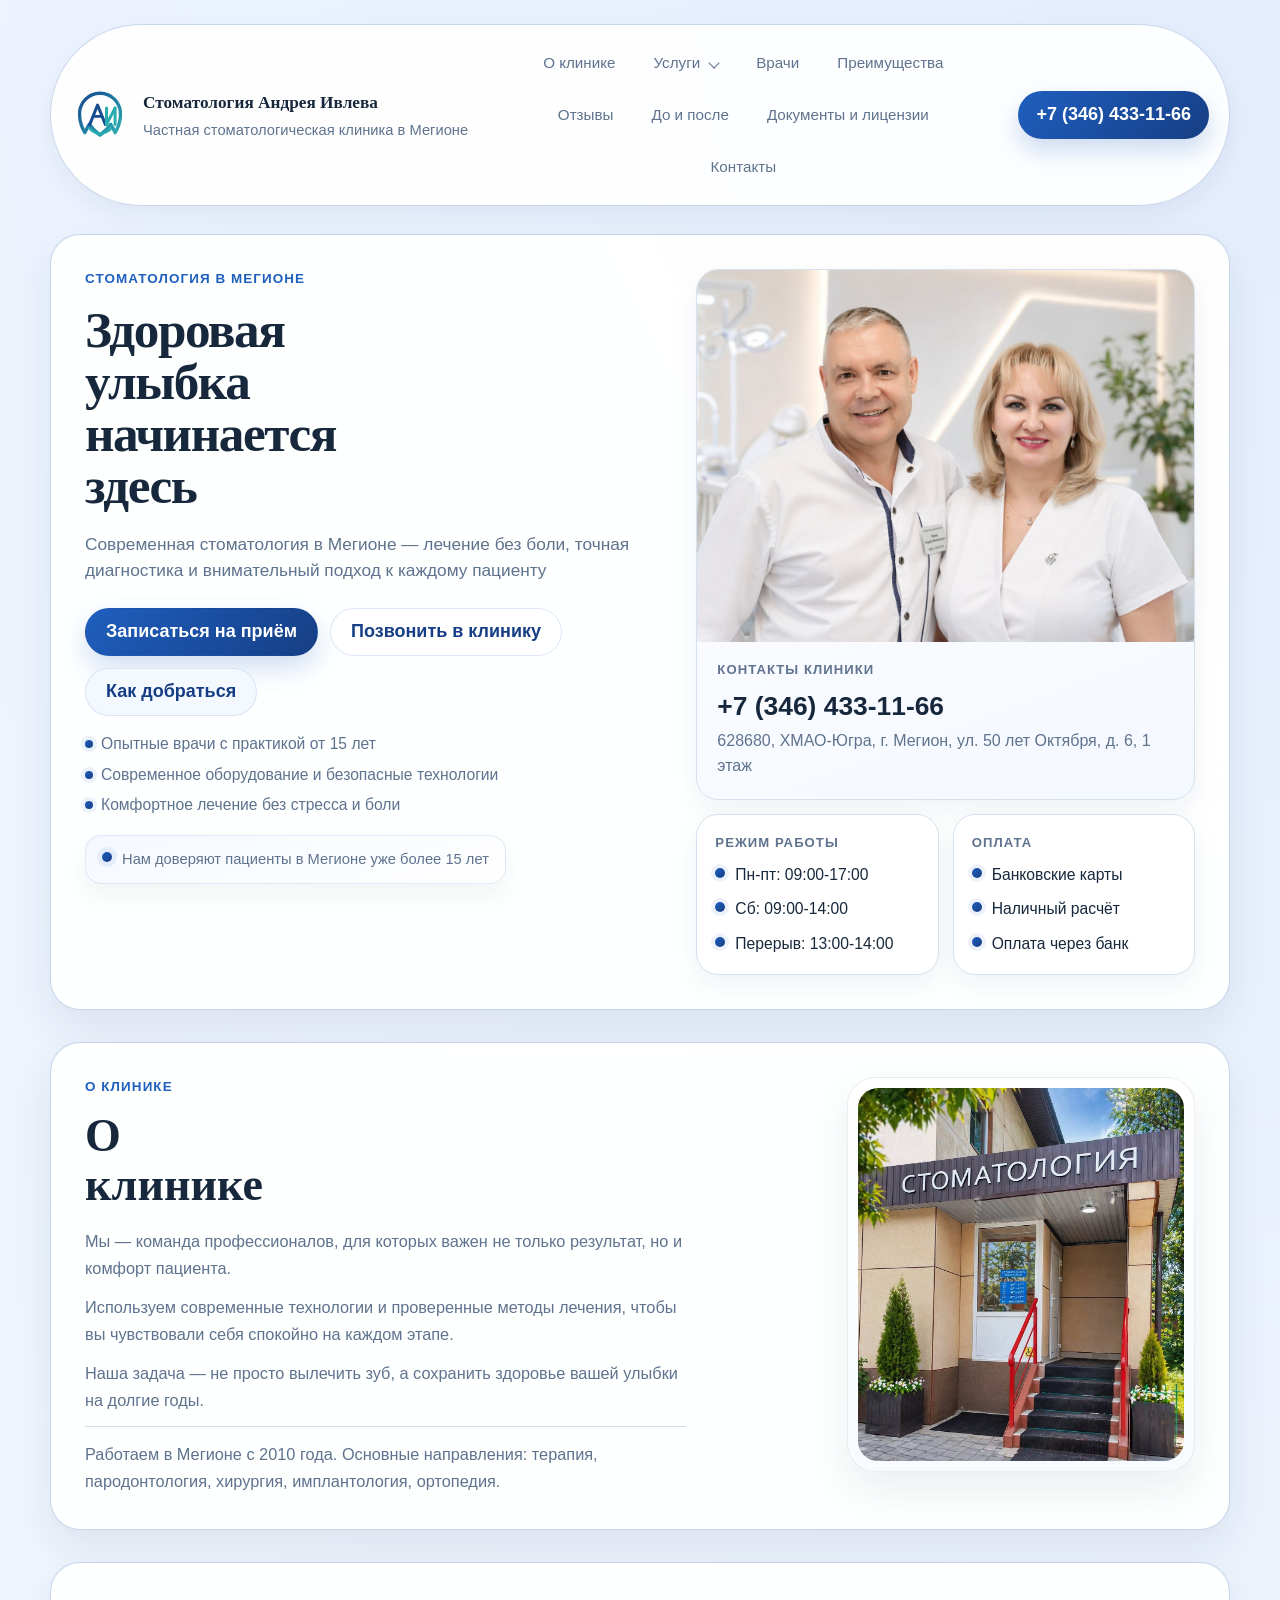
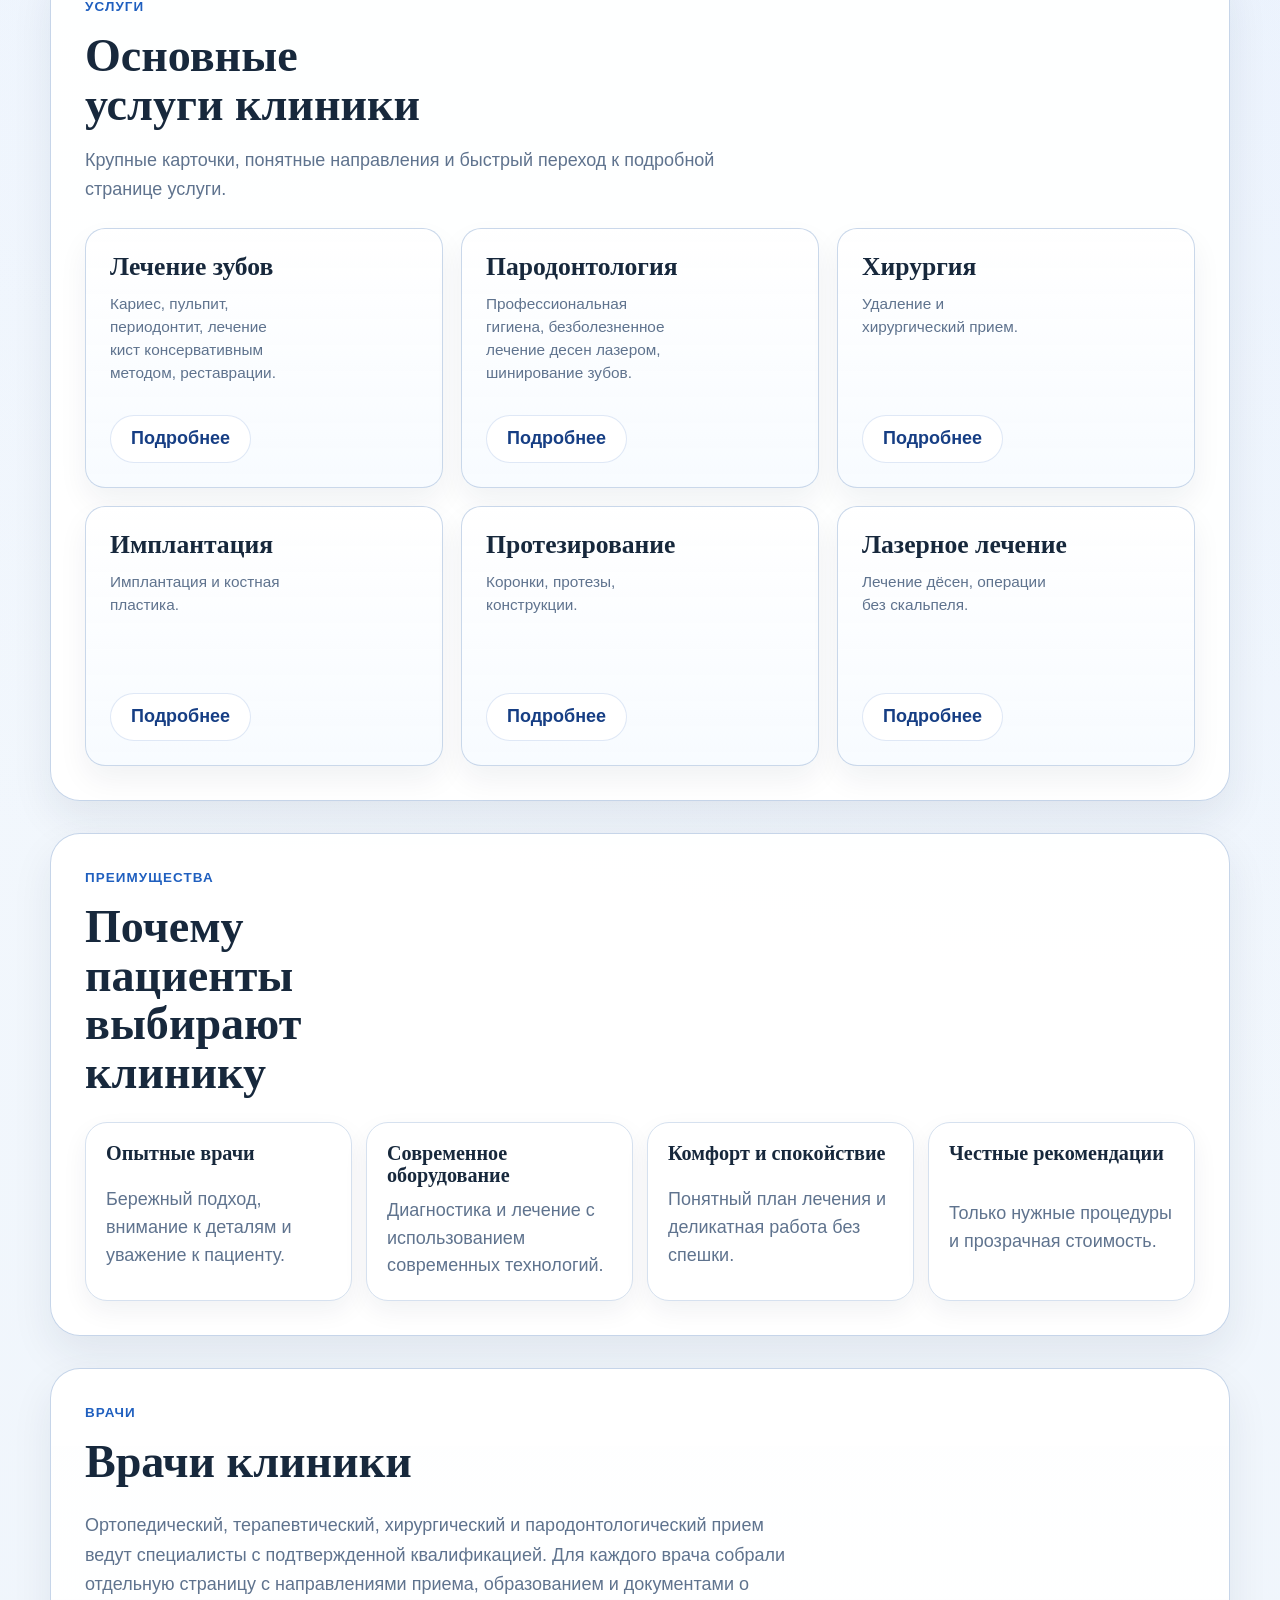
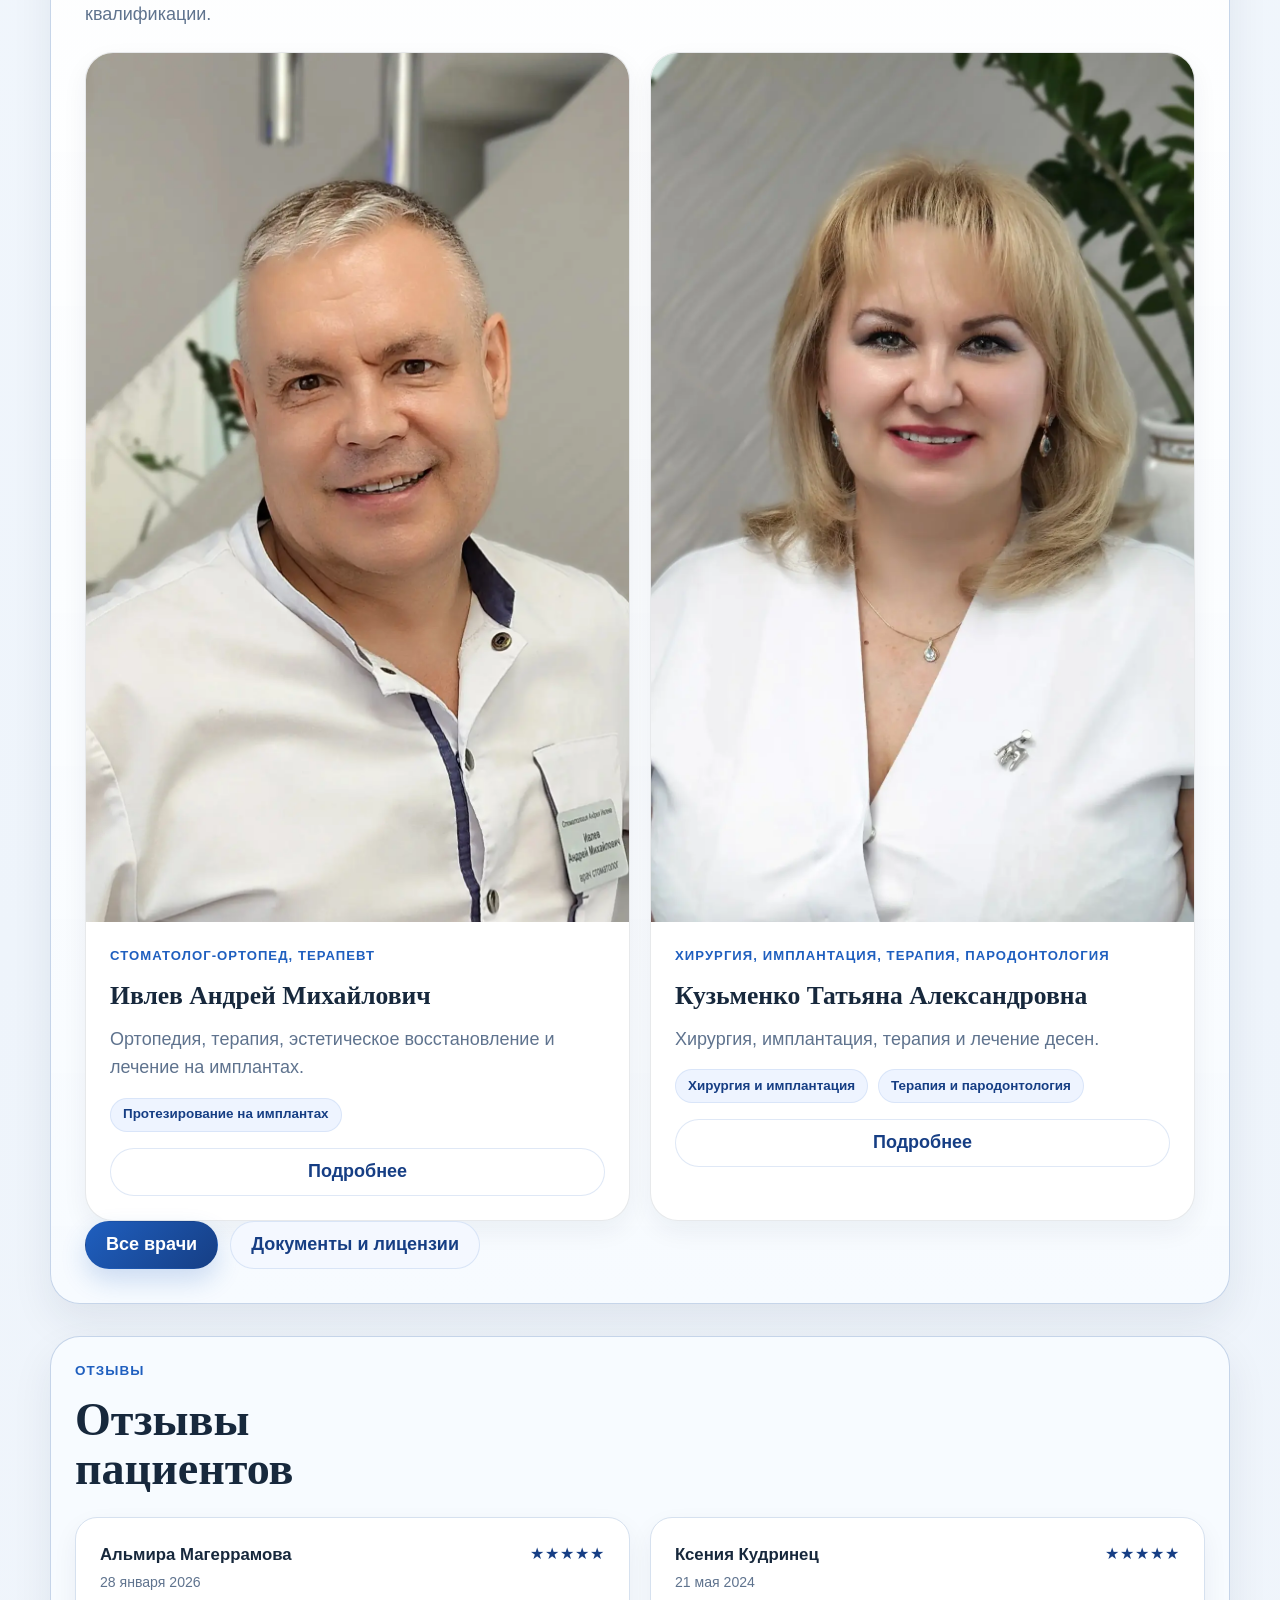
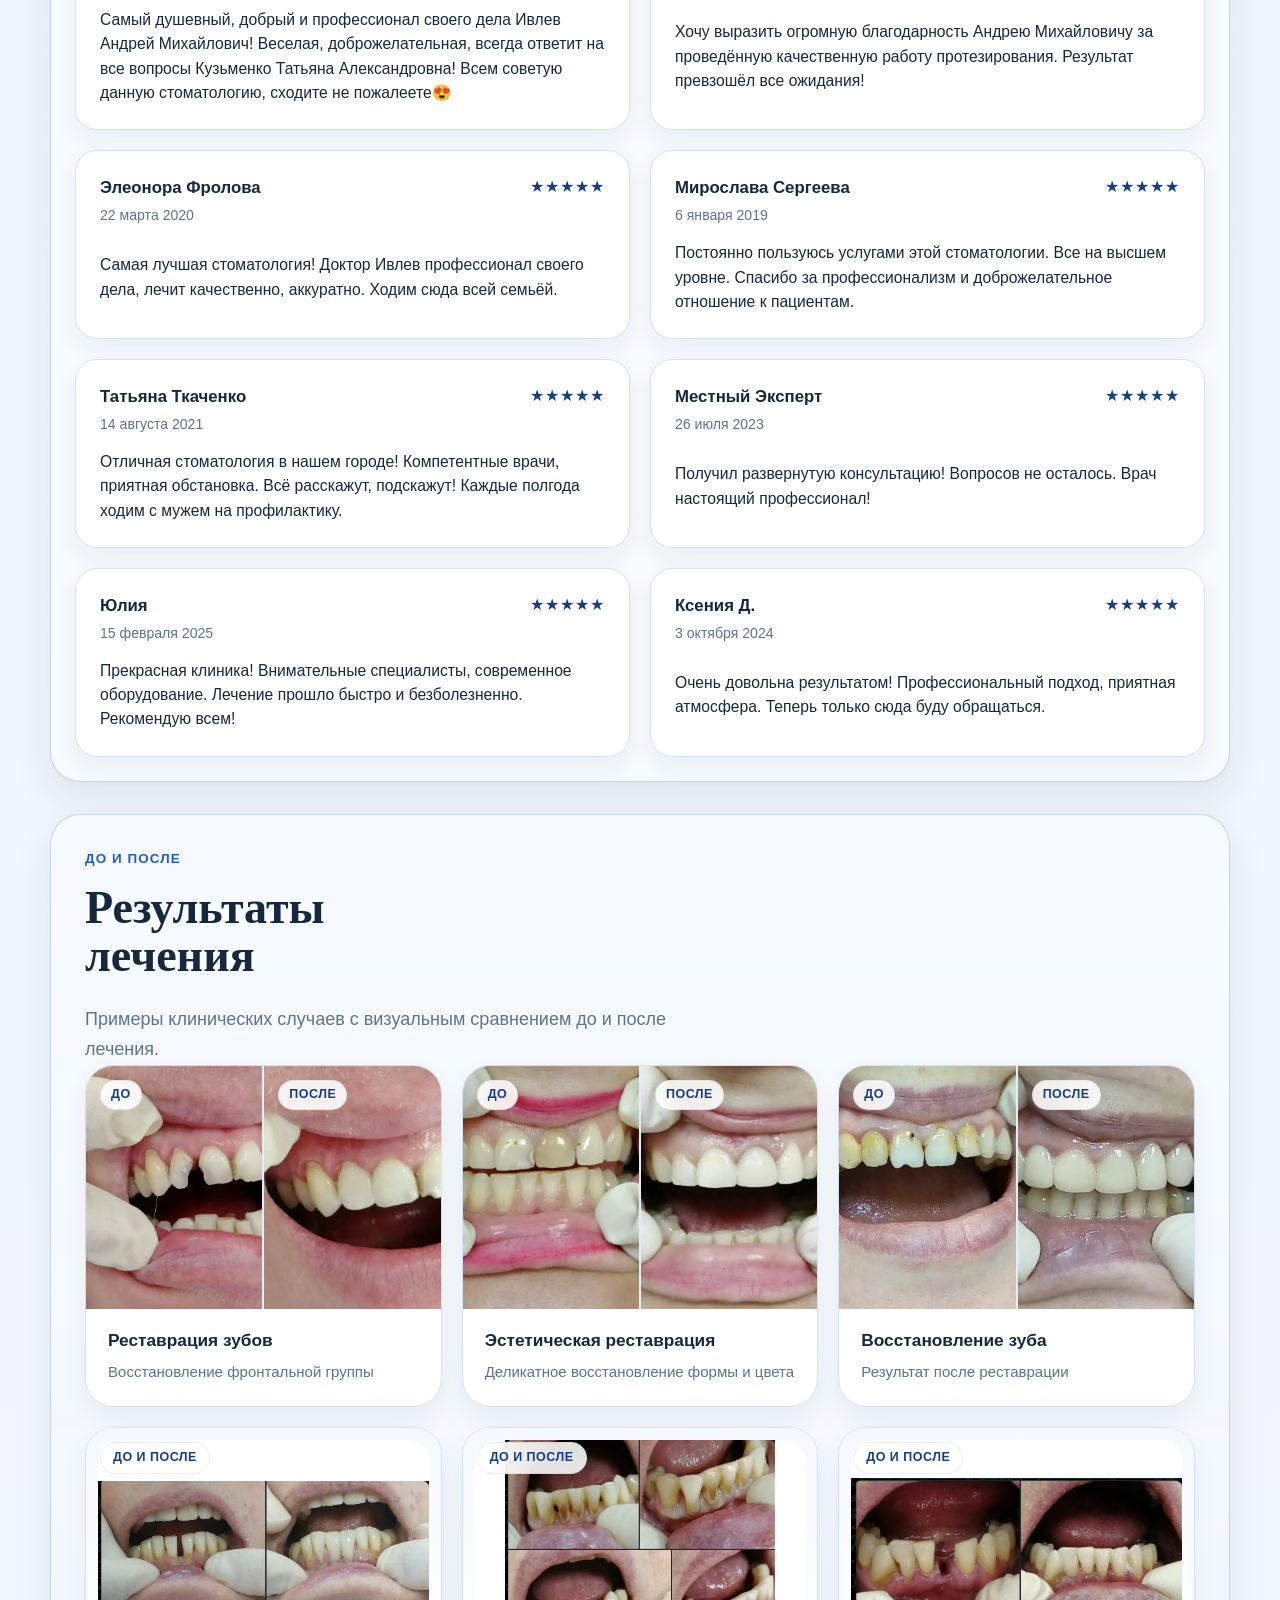
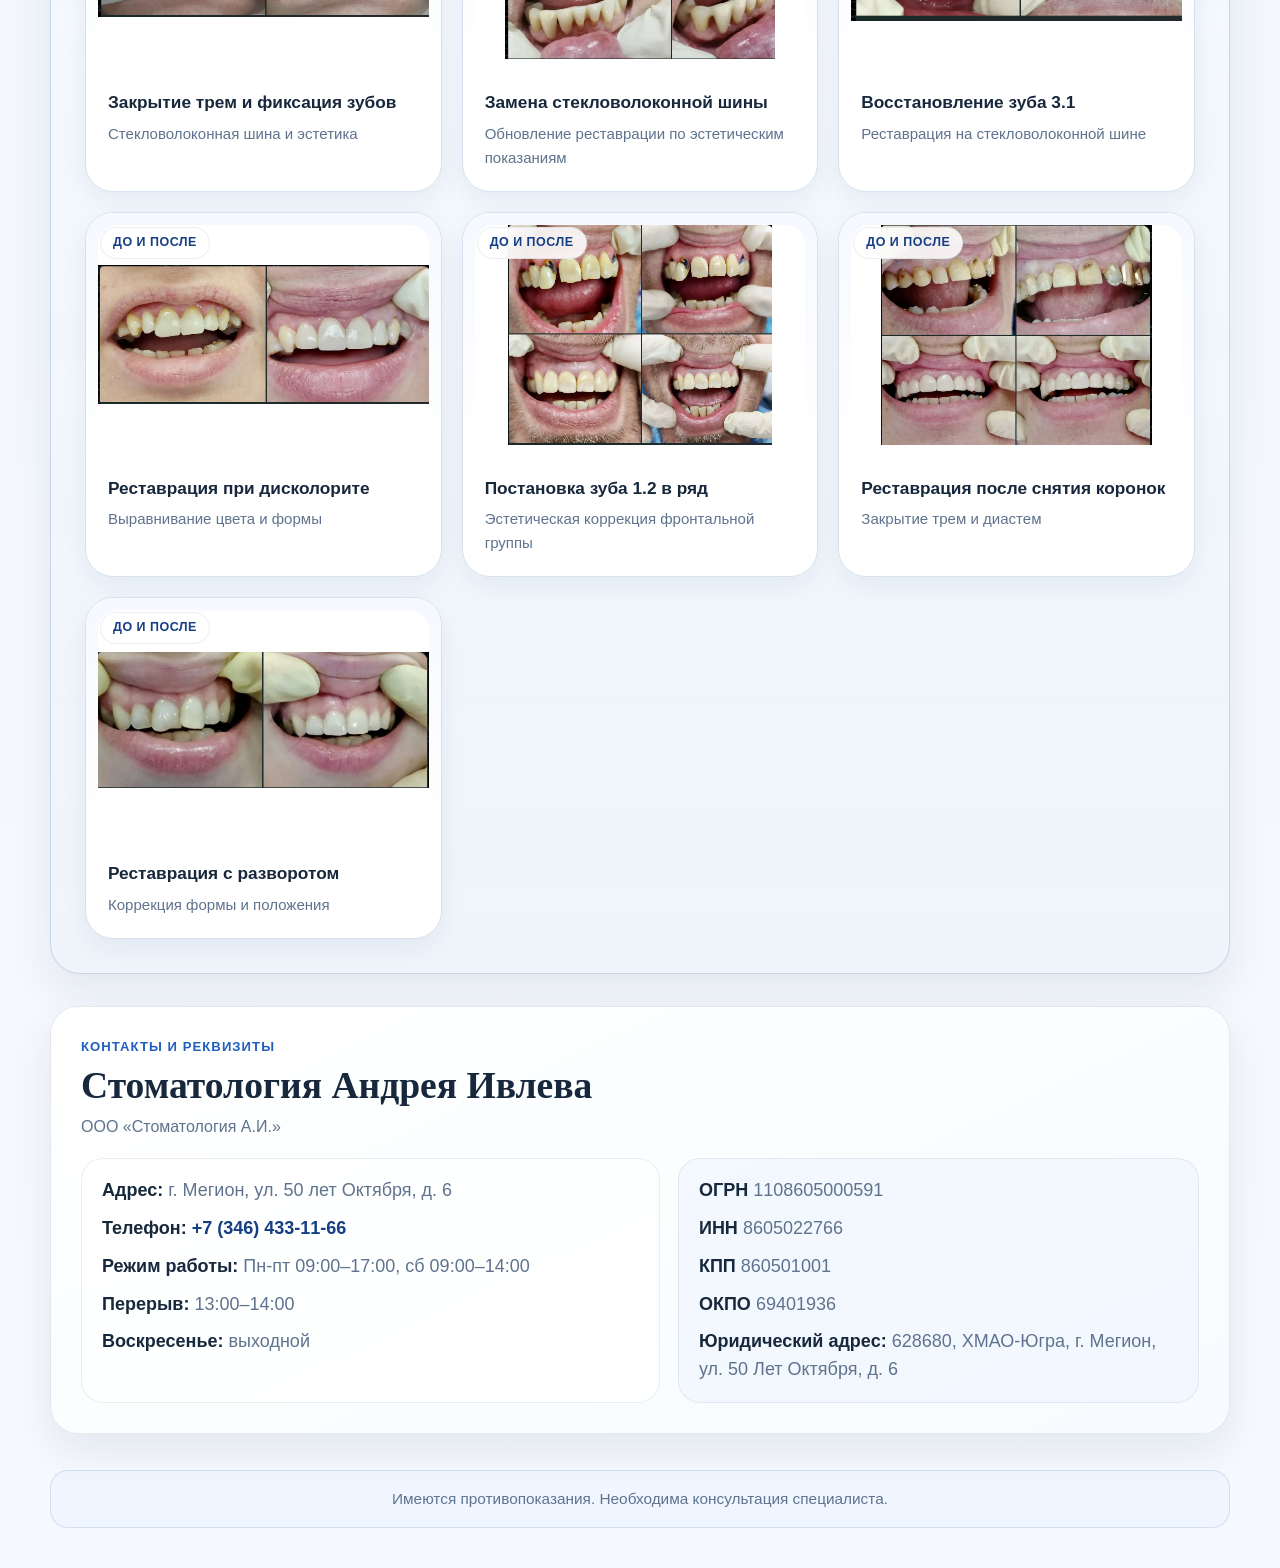
==== index.html @ b94efbcb "12 12" ====
﻿<!doctype html>
<html lang="ru">
<head>
  <meta charset="utf-8">
  <meta name="viewport" content="width=device-width, initial-scale=1">
  <meta name="description" content="Стоматология Андрея Ивлева в Мегионе. Терапия, пародонтология, хирургия, имплантология и ортопедия.">
  <meta name="theme-color" content="#214f9a">
  <title>Стоматология Андрея Ивлева</title>
  <link rel="stylesheet" href="styles.css">
  <script src="medik.js" defer></script>
</head>
<body>
  <div class="page-shell">
    <header class="site-header">
      <div class="brand-block">
        <span class="brand-mark" aria-hidden="true">
          <img src="assets/brand/ai-monogram.svg" alt="">
        </span>
        <div class="brand-copy">
          <a class="brand-title" href="#top">Стоматология Андрея Ивлева</a>
          <p class="brand-subtitle">Частная стоматологическая клиника в Мегионе</p>
        </div>
      </div>

      <button class="nav-toggle" type="button" aria-expanded="false" aria-controls="site-nav">
        <span class="nav-toggle-line"></span>
        <span class="nav-toggle-line"></span>
        <span class="nav-toggle-line"></span>
        <span class="nav-toggle-text">Меню</span>
      </button>

      <nav class="site-nav" id="site-nav" aria-label="Навигация по странице">
        <a href="#about">О клинике</a>
        <a href="#services">Услуги</a>
        <a href="doctors.html">Врачи</a>
        <a href="#advantages">Преимущества</a>
        <a href="#reviews">Отзывы</a>
        <a href="#before-after">&#1044;&#1086; &#1080; &#1087;&#1086;&#1089;&#1083;&#1077;</a>
        <a href="licenses.html">Документы и лицензии</a>
        <a href="#contacts">Контакты</a>
      </nav>

      <a class="phone-chip" href="tel:+73464331166">+7 (346) 433-11-66</a>
    </header>

    <main id="top">
      <section class="hero reveal is-visible">
        <div class="hero-copy">
          <p class="eyebrow">Стоматология в Мегионе</p>
          <h1 class="hero-title">Здоровая улыбка начинается здесь</h1>
          <p class="hero-text">Современная стоматология в Мегионе — лечение без боли, точная диагностика и внимательный подход к каждому пациенту</p>
          <div class="hero-actions">
            <a class="button button-primary" href="#contacts">Записаться на приём</a>
            <a class="button button-secondary" href="tel:+73464331166">Позвонить в клинику</a>
            <a class="button button-ghost" target="_blank" rel="noopener noreferrer" href="https://yandex.ru/maps/?rtext=~628680,%20%D0%A5%D0%9C%D0%90%D0%9E-%D0%AE%D0%B3%D1%80%D0%B0,%20%D0%9C%D0%B5%D0%B3%D0%B8%D0%BE%D0%BD,%20%D1%83%D0%BB.%2050%20%D0%BB%D0%B5%D1%82%20%D0%9E%D0%BA%D1%82%D1%8F%D0%B1%D1%80%D1%8F,%206&rtt=auto">Как добраться</a>
          </div>
          <ul class="hero-bullets">
            <li>Опытные врачи с практикой от 15 лет</li>
            <li>Современное оборудование и безопасные технологии</li>
            <li>Комфортное лечение без стресса и боли</li>
          </ul>
          <p class="hero-note">Нам доверяют пациенты в Мегионе уже более 15 лет</p>
        </div>

        <aside class="hero-panel">
          <div class="panel-card panel-card-highlight hero-team-card">
            <img src="assets/clinic/clinic-team.jpg" alt="Врачи стоматологической клиники">
            <div class="hero-team-card__body">
              <p class="panel-label">Контакты клиники</p>
              <a class="panel-phone" href="tel:+73464331166">+7 (346) 433-11-66</a>
              <p class="panel-address">628680, ХМАО-Югра, г. Мегион, ул. 50 лет Октября, д. 6, 1 этаж</p>
            </div>
          </div>

          <div class="panel-grid">
            <article class="panel-card panel-card-compact">
              <p class="panel-label">Режим работы</p>
              <ul class="mini-list">
                <li><span class="mini-list-badge"></span><span>Пн-пт: 09:00-17:00</span></li>
                <li><span class="mini-list-badge"></span><span>Сб: 09:00-14:00</span></li>
                <li><span class="mini-list-badge"></span><span>Перерыв: 13:00-14:00</span></li>
              </ul>
            </article>

            <article class="panel-card panel-card-compact">
              <p class="panel-label">Оплата</p>
              <ul class="mini-list">
                <li><span class="mini-list-badge"></span><span>Банковские карты</span></li>
                <li><span class="mini-list-badge"></span><span>Наличный расчёт</span></li>
                <li><span class="mini-list-badge"></span><span>Оплата через банк</span></li>
              </ul>
            </article>
          </div>
        </aside>
      </section>

      <section class="about-section reveal" id="about">
        <div class="about-layout">
          <div class="about-copy">
            <div class="section-heading">
              <p class="eyebrow">О клинике</p>
              <h2>О клинике</h2>
            </div>

            <div class="about-text">
              <p>Мы — команда профессионалов, для которых важен не только результат, но и комфорт пациента.</p>
              <p>Используем современные технологии и проверенные методы лечения, чтобы вы чувствовали себя спокойно на каждом этапе.</p>
              <p>Наша задача — не просто вылечить зуб, а сохранить здоровье вашей улыбки на долгие годы.</p>
              <p>Работаем в Мегионе с 2010 года. Основные направления: терапия, пародонтология, хирургия, имплантология, ортопедия.</p>
            </div>
          </div>

          <figure class="about-media">
            <img src="assets/clinic/clinic-entrance.jpg" alt="Вход в стоматологическую клинику">
          </figure>
        </div>
      </section>

      <section class="services-section reveal is-visible" id="services">
        <div class="section-heading section-heading-wide">
          <p class="eyebrow">Услуги</p>
          <h2>Основные услуги клиники</h2>
        </div>
        <p class="services-section-intro">Крупные карточки, понятные направления и быстрый переход к подробной странице услуги.</p>
        <div class="service-cards" id="service-cards"></div>
      </section>

      <section class="advantages-section reveal" id="advantages">
        <div class="section-heading">
          <p class="eyebrow">Преимущества</p>
          <h2>Почему пациенты выбирают клинику</h2>
        </div>

        <div class="advantage-grid">
          <article class="advantage-card">
            <h3>Опытные врачи</h3>
            <p>Бережный подход, внимание к деталям и уважение к пациенту.</p>
          </article>
          <article class="advantage-card">
            <h3>Современное оборудование</h3>
            <p>Диагностика и лечение с использованием современных технологий.</p>
          </article>
          <article class="advantage-card">
            <h3>Комфорт и спокойствие</h3>
            <p>Понятный план лечения и деликатная работа без спешки.</p>
          </article>
          <article class="advantage-card">
            <h3>Честные рекомендации</h3>
            <p>Только нужные процедуры и прозрачная стоимость.</p>
          </article>
        </div>
      </section>

      <section class="doctors-overview reveal" id="doctors">
        <div class="section-heading section-heading-wide">
          <p class="eyebrow">Врачи</p>
          <h2>Врачи клиники</h2>
        </div>

        <p class="page-description doctors-overview-copy">Ортопедический, терапевтический, хирургический и пародонтологический прием ведут специалисты с подтвержденной квалификацией. Для каждого врача собрали отдельную страницу с направлениями приема, образованием и документами о квалификации.</p>

        <div class="doctors-grid doctors-grid-home">
          <article class="doctor-teaser">
            <a class="doctor-teaser-media" href="doctor-ivlev.html" aria-label="Подробнее об Ивлеве Андрее Михайловиче">
              <img src="assets/doctors/ivelv.webp" alt="Ивлев Андрей Михайлович" loading="lazy">
            </a>
            <div class="doctor-teaser-body">
              <p class="doctor-teaser-role">Стоматолог-ортопед, терапевт</p>
              <h3>Ивлев Андрей Михайлович</h3>
              <p class="doctor-teaser-text">Ортопедия, терапия, эстетическое восстановление и лечение на имплантах.</p>
              <div class="doctor-teaser-meta">
                <span class="meta-chip">Протезирование на имплантах</span>
              </div>
              <a class="button button-secondary" href="doctor-ivlev.html">Подробнее</a>
            </div>
          </article>

          <article class="doctor-teaser">
            <a class="doctor-teaser-media" href="doctor-kuzmenko.html" aria-label="Подробнее о Кузьменко Татьяне Александровне">
              <img src="assets/doctors/zhen.webp" alt="Кузьменко Татьяна Александровна" loading="lazy">
            </a>
            <div class="doctor-teaser-body">
              <p class="doctor-teaser-role">Хирургия, имплантация, терапия, пародонтология</p>
              <h3>Кузьменко Татьяна Александровна</h3>
              <p class="doctor-teaser-text">Хирургия, имплантация, терапия и лечение десен.</p>
              <div class="doctor-teaser-meta">
                <span class="meta-chip">Хирургия и имплантация</span>
                <span class="meta-chip">Терапия и пародонтология</span>
              </div>
              <a class="button button-secondary" href="doctor-kuzmenko.html">Подробнее</a>
            </div>
          </article>
        </div>

        <div class="directory-actions">
          <a class="button button-primary" href="doctors.html">Все врачи</a>
          <a class="button button-ghost" href="licenses.html">Документы и лицензии</a>
        </div>
      </section>

      <section class="reviews-section reveal" id="reviews">
        <div class="section-heading">
          <p class="eyebrow">Отзывы</p>
          <h2>Отзывы пациентов</h2>
        </div>

        <div class="review-grid">
          <article class="review-card">
            <div class="review-header">
              <div>
                <p class="review-name">Альмира Магеррамова</p>
                <p class="review-date">28 января 2026</p>
              </div>
              <div class="review-stars" aria-label="5 из 5">★★★★★</div>
            </div>
            <p class="review-text">Самый душевный, добрый и профессионал своего дела Ивлев Андрей Михайлович!
Веселая, доброжелательная, всегда ответит на все вопросы Кузьменко Татьяна Александровна!
Всем советую данную стоматологию, сходите не пожалеете😍</p>
          </article>

          <article class="review-card">
            <div class="review-header">
              <div>
                <p class="review-name">Ксения Кудринец</p>
                <p class="review-date">21 мая 2024</p>
              </div>
              <div class="review-stars" aria-label="5 из 5">★★★★★</div>
            </div>
            <p class="review-text">Хочу выразить огромную благодарность Андрею Михайловичу за проведённую качественную работу протезирования. Результат превзошёл все ожидания!</p>
          </article>

          <article class="review-card">
            <div class="review-header">
              <div>
                <p class="review-name">Элеонора Фролова</p>
                <p class="review-date">22 марта 2020</p>
              </div>
              <div class="review-stars" aria-label="5 из 5">★★★★★</div>
            </div>
            <p class="review-text">Самая лучшая стоматология! Доктор Ивлев профессионал своего дела, лечит качественно, аккуратно. Ходим сюда всей семьёй.</p>
          </article>

          <article class="review-card">
            <div class="review-header">
              <div>
                <p class="review-name">Мирослава Сергеева</p>
                <p class="review-date">6 января 2019</p>
              </div>
              <div class="review-stars" aria-label="5 из 5">★★★★★</div>
            </div>
            <p class="review-text">Постоянно пользуюсь услугами этой стоматологии. Все на высшем уровне. Спасибо за профессионализм и доброжелательное отношение к пациентам.</p>
          </article>

          <article class="review-card">
            <div class="review-header">
              <div>
                <p class="review-name">Татьяна Ткаченко</p>
                <p class="review-date">14 августа 2021</p>
              </div>
              <div class="review-stars" aria-label="5 из 5">★★★★★</div>
            </div>
            <p class="review-text">Отличная стоматология в нашем городе! Компетентные врачи, приятная обстановка. Всё расскажут, подскажут! Каждые полгода ходим с мужем на профилактику.</p>
          </article>

          <article class="review-card">
            <div class="review-header">
              <div>
                <p class="review-name">Местный Эксперт</p>
                <p class="review-date">26 июля 2023</p>
              </div>
              <div class="review-stars" aria-label="5 из 5">★★★★★</div>
            </div>
            <p class="review-text">Получил развернутую консультацию! Вопросов не осталось. Врач настоящий профессионал!</p>
          </article>

          <article class="review-card">
            <div class="review-header">
              <div>
                <p class="review-name">Юлия</p>
                <p class="review-date">15 февраля 2025</p>
              </div>
              <div class="review-stars" aria-label="5 из 5">★★★★★</div>
            </div>
            <p class="review-text">Прекрасная клиника! Внимательные специалисты, современное оборудование. Лечение прошло быстро и безболезненно. Рекомендую всем!</p>
          </article>

          <article class="review-card">
            <div class="review-header">
              <div>
                <p class="review-name">Ксения Д.</p>
                <p class="review-date">3 октября 2024</p>
              </div>
              <div class="review-stars" aria-label="5 из 5">★★★★★</div>
            </div>
            <p class="review-text">Очень довольна результатом! Профессиональный подход, приятная атмосфера. Теперь только сюда буду обращаться.</p>
          </article>
        </div>
      </section>

      <section class="before-after-section reveal" id="before-after">
        <div class="section-heading section-heading-wide">
          <p class="eyebrow">&#1044;&#1086; &#1080; &#1087;&#1086;&#1089;&#1083;&#1077;</p>
          <h2>&#1056;&#1077;&#1079;&#1091;&#1083;&#1100;&#1090;&#1072;&#1090;&#1099; &#1083;&#1077;&#1095;&#1077;&#1085;&#1080;&#1103;</h2>
        </div>

        <p class="page-description before-after-intro">&#1055;&#1088;&#1080;&#1084;&#1077;&#1088;&#1099; &#1082;&#1083;&#1080;&#1085;&#1080;&#1095;&#1077;&#1089;&#1082;&#1080;&#1093; &#1089;&#1083;&#1091;&#1095;&#1072;&#1077;&#1074; &#1089; &#1074;&#1080;&#1079;&#1091;&#1072;&#1083;&#1100;&#1085;&#1099;&#1084; &#1089;&#1088;&#1072;&#1074;&#1085;&#1077;&#1085;&#1080;&#1077;&#1084; &#1076;&#1086; &#1080; &#1087;&#1086;&#1089;&#1083;&#1077; &#1083;&#1077;&#1095;&#1077;&#1085;&#1080;&#1103;.</p>

        <div class="before-after-grid" id="before-after-grid"></div>
      </section>

      <section class="contacts-requisites reveal" id="contacts" aria-labelledby="contacts-requisites-title">
        <div class="contacts-requisites__head">
          <p class="doctor-kicker">Контакты и реквизиты</p>
          <h2 class="contacts-requisites__title" id="contacts-requisites-title">Стоматология Андрея Ивлева</h2>
          <p class="contacts-requisites__subtitle">ООО «Стоматология А.И.»</p>
        </div>

        <div class="contacts-requisites__grid">
          <div class="contacts-requisites__column">
            <p><span>Адрес:</span> г. Мегион, ул. 50 лет Октября, д. 6</p>
            <p><span>Телефон:</span> <a href="tel:+73464331166">+7 (346) 433-11-66</a></p>
            <p><span>Режим работы:</span> Пн-пт 09:00–17:00, сб 09:00–14:00</p>
            <p><span>Перерыв:</span> 13:00–14:00</p>
            <p><span>Воскресенье:</span> выходной</p>
          </div>

          <div class="contacts-requisites__column contacts-requisites__column--legal">
            <p><span>ОГРН</span> 1108605000591</p>
            <p><span>ИНН</span> 8605022766</p>
            <p><span>КПП</span> 860501001</p>
            <p><span>ОКПО</span> 69401936</p>
            <p><span>Юридический адрес:</span> 628680, ХМАО-Югра, г. Мегион, ул. 50 Лет Октября, д. 6</p>
          </div>
        </div>
      </section>
      <p class="medical-disclaimer">Имеются противопоказания. Необходима консультация специалиста.</p>
    </main>

    <dialog class="document-lightbox before-after-lightbox" id="before-after-lightbox" aria-labelledby="before-after-lightbox-title" aria-describedby="before-after-lightbox-description">
      <div class="document-lightbox__panel before-after-lightbox__panel">
        <button class="dialog-close" type="button" aria-label="&#1047;&#1072;&#1082;&#1088;&#1099;&#1090;&#1100; &#1086;&#1082;&#1085;&#1086;" data-before-after-close>&times;</button>

        <div class="document-lightbox__header before-after-lightbox__header">
          <div>
            <p class="eyebrow before-after-lightbox__eyebrow">&#1044;&#1086; &#1080; &#1087;&#1086;&#1089;&#1083;&#1077;</p>
            <h2 class="document-lightbox__title before-after-lightbox__title" id="before-after-lightbox-title"></h2>
          </div>
        </div>

        <p class="page-description before-after-lightbox__description" id="before-after-lightbox-description"></p>

        <div class="before-after-lightbox__body">
          <img class="before-after-lightbox__image" data-before-after-collage hidden alt="">

          <div class="before-after-lightbox__pair" data-before-after-pair hidden>
            <figure class="before-after-lightbox__figure">
              <figcaption class="before-after-lightbox__figure-label">&#1044;&#1086;</figcaption>
              <img data-before-after-image="before" alt="">
            </figure>

            <figure class="before-after-lightbox__figure">
              <figcaption class="before-after-lightbox__figure-label">&#1055;&#1086;&#1089;&#1083;&#1077;</figcaption>
              <img data-before-after-image="after" alt="">
            </figure>
          </div>
        </div>
      </div>
    </dialog>
  </div>

  

  
</body>
</html>
---- styles.css ----
:root {
  --bg: #eef4fb;
  --bg-soft: #f7fbff;
  --surface: #ffffff;
  --surface-soft: #f5f9ff;
  --surface-tint: #eef4ff;
  --line: #d6e1ef;
  --line-strong: #bfd0e6;
  --text: #17283c;
  --text-soft: #5f738e;
  --accent: #1f5fbf;
  --accent-dark: #163e84;
  --accent-soft: #e4efff;
  --accent-muted: #c9dbfb;
  --accent-pale: #f4f8ff;
  --focus: rgba(31, 95, 191, 0.18);
  --shadow-sm: 0 10px 26px rgba(23, 40, 60, 0.06);
  --shadow-md: 0 18px 42px rgba(23, 40, 60, 0.08);
  --shadow-lg: 0 24px 56px rgba(23, 40, 60, 0.1);
  --radius-xl: 30px;
  --radius-lg: 22px;
  --radius-md: 16px;
  --max-width: 1180px;
}

*,
*::before,
*::after {
  box-sizing: border-box;
}

html {
  scroll-behavior: smooth;
  scroll-padding-top: 104px;
}

body {
  margin: 0;
  font-family: "Segoe UI", Tahoma, Geneva, Verdana, sans-serif;
  font-size: 18px;
  line-height: 1.55;
  color: var(--text);
  background:
    radial-gradient(circle at top right, rgba(201, 219, 251, 0.44), transparent 34%),
    linear-gradient(180deg, #f7fbff 0%, #eef4fb 52%, #f6f9fe 100%);
  overflow-x: hidden;
  text-rendering: optimizeLegibility;
}

a {
  color: inherit;
  text-decoration: none;
}

button {
  font: inherit;
}

img,
svg {
  display: block;
  max-width: 100%;
}

.page-shell {
  width: min(calc(100% - 32px), var(--max-width));
  margin: 0 auto;
  padding: 24px 0 40px;
}

.site-header {
  position: sticky;
  top: 16px;
  z-index: 20;
  display: grid;
  grid-template-columns: auto 1fr auto;
  align-items: center;
  gap: 18px 24px;
  margin-bottom: 28px;
  padding: 16px 20px;
  background: rgba(255, 255, 255, 0.92);
  border: 1px solid rgba(191, 208, 230, 0.84);
  border-radius: 999px;
  box-shadow: var(--shadow-sm);
}

.brand-block {
  display: flex;
  align-items: center;
  gap: 14px;
  min-width: 0;
}

.brand-copy {
  min-width: 0;
}

.brand-mark {
  display: inline-flex;
  align-items: center;
  justify-content: center;
  width: 58px;
  height: 58px;
  flex: 0 0 auto;
}

.brand-mark img {
  display: block;
  width: 100%;
  height: auto;
}

.brand-title,
.section-heading h2,
.hero h1,
.service-card h3,
.advantage-card h3,
.footer-title,
.map-title,
.dialog-content h3 {
  font-family: "Palatino Linotype", Georgia, serif;
}

.brand-title {
  display: inline-block;
  font-size: 1.08rem;
  font-weight: 700;
  line-height: 1.2;
  text-wrap: balance;
}

.brand-subtitle {
  margin: 2px 0 0;
  color: var(--text-soft);
  font-size: 0.92rem;
}

.site-nav {
  display: flex;
  align-items: center;
  justify-content: center;
  gap: 8px;
  min-width: 0;
  flex-wrap: wrap;
}

.site-nav a {
  display: inline-flex;
  align-items: center;
  justify-content: center;
  min-height: 44px;
  padding: 0 14px;
  border-radius: 999px;
  color: var(--text-soft);
  border: 1px solid transparent;
  font-size: 0.95rem;
  transition: color 180ms ease, background-color 180ms ease, border-color 180ms ease, transform 180ms ease;
}

.site-nav a:hover,
.site-nav a:focus-visible {
  color: var(--accent-dark);
  background: var(--accent-pale);
  border-color: rgba(31, 95, 191, 0.12);
  transform: translateY(-1px);
}

.site-nav a[aria-current="page"] {
  color: var(--accent-dark);
  background: var(--accent-pale);
  border-color: rgba(31, 95, 191, 0.12);
}

.nav-toggle {
  display: none;
  align-items: center;
  justify-content: center;
  gap: 6px;
  min-height: 46px;
  padding: 0 16px;
  border: 1px solid rgba(31, 95, 191, 0.14);
  border-radius: 999px;
  background: var(--surface);
  color: var(--accent-dark);
  cursor: pointer;
}

.nav-toggle-line {
  display: block;
  width: 16px;
  height: 2px;
  border-radius: 999px;
  background: currentColor;
  transition: transform 200ms ease, opacity 180ms ease;
}

.nav-toggle-text {
  margin-left: 4px;
  font-size: 0.94rem;
  font-weight: 700;
}

.phone-chip {
  display: inline-flex;
  align-items: center;
  justify-content: center;
  min-height: 48px;
  padding: 0 18px;
  border-radius: 999px;
  background: linear-gradient(135deg, var(--accent), var(--accent-dark));
  color: #fff;
  font-weight: 700;
  box-shadow: 0 12px 24px rgba(31, 95, 191, 0.22);
  transition: transform 180ms ease, box-shadow 180ms ease;
  white-space: nowrap;
}

main {
  display: grid;
  gap: 32px;
}

section,
.site-footer {
  padding: 34px;
  border-radius: var(--radius-xl);
  background: rgba(255, 255, 255, 0.94);
  border: 1px solid rgba(191, 208, 230, 0.88);
  box-shadow: var(--shadow-md);
}

.hero {
  display: grid;
  grid-template-columns: minmax(0, 1.08fr) minmax(320px, 0.92fr);
  gap: 26px;
  align-items: stretch;
}

.hero-copy,
.hero-panel,
.about-layout,
.contacts-layout,
.section-heading,
.service-cards,
.advantage-grid,
.footer-grid {
  position: relative;
  z-index: 1;
}

.hero-copy {
  display: block;
}

.eyebrow {
  margin: 0 0 14px;
  color: var(--accent);
  font-size: 0.84rem;
  font-weight: 700;
  letter-spacing: 0.08em;
  text-transform: uppercase;
}

.hero h1 {
  margin: 0;
  max-width: 12ch;
  font-size: clamp(2.8rem, 5.6vw, 4.7rem);
  line-height: 0.98;
  letter-spacing: -0.03em;
}

.hero .hero-title {
  max-width: 9.5ch;
  font-size: clamp(2rem, 4vw, 3.7rem);
  line-height: 1.02;
  letter-spacing: -0.028em;
  text-wrap: balance;
}

.hero-text,
.about-text p,
.official-note,
.advantage-card p,
.contacts-card p,
.map-copy,
.footer-grid p,
.dialog-content p,
.dialog-content li {
  margin: 0;
  color: var(--text-soft);
}

.hero-text {
  max-width: 58ch;
  margin-top: 18px;
  font-size: 1.08rem;
}

.hero-actions,
.contact-actions,
.map-actions {
  display: flex;
  flex-wrap: wrap;
  gap: 12px;
  margin-top: 24px;
}

.hero-actions {
  margin-top: 24px;
}

.button {
  display: inline-flex;
  align-items: center;
  justify-content: center;
  min-height: 48px;
  padding: 0 20px;
  border-radius: 999px;
  border: 1px solid transparent;
  font-weight: 700;
  text-align: center;
  transition: transform 180ms ease, box-shadow 180ms ease, background-color 180ms ease, border-color 180ms ease, color 180ms ease;
}

.button-primary {
  color: #fff;
  background: linear-gradient(135deg, var(--accent), var(--accent-dark));
  box-shadow: 0 12px 26px rgba(31, 95, 191, 0.2);
}

.button-secondary {
  color: var(--accent-dark);
  background: var(--surface);
  border-color: rgba(31, 95, 191, 0.14);
}

.button-ghost {
  color: var(--accent-dark);
  background: var(--accent-pale);
  border-color: rgba(31, 95, 191, 0.12);
}

.hero-note {
  display: flex;
  width: fit-content;
  max-width: 100%;
  align-items: flex-start;
  gap: 10px;
  margin-top: 18px;
  padding: 12px 16px;
  border-radius: 16px;
  border: 1px solid rgba(31, 95, 191, 0.12);
  background: linear-gradient(160deg, rgba(244, 248, 255, 0.96), rgba(255, 255, 255, 0.96));
  box-shadow: 0 12px 24px rgba(23, 40, 60, 0.05);
  font-size: 0.92rem;
  color: var(--text-soft);
}

.hero-note::before {
  content: "";
  width: 10px;
  height: 10px;
  flex: 0 0 auto;
  margin-top: 0.26rem;
  border-radius: 50%;
  background: linear-gradient(135deg, var(--accent), var(--accent-dark));
  box-shadow: 0 0 0 5px rgba(31, 95, 191, 0.08);
}

.hero-panel {
  display: grid;
  gap: 14px;
}

.panel-grid {
  display: grid;
  grid-template-columns: repeat(2, minmax(0, 1fr));
  gap: 14px;
}

.panel-card,
.official-card,
.fact-card,
.service-card,
.advantage-card,
.contacts-card,
.map-card {
  border-radius: var(--radius-lg);
  border: 1px solid var(--line);
  background: var(--surface);
  box-shadow: var(--shadow-sm);
}

.panel-card,
.official-card,
.fact-card,
.advantage-card,
.contacts-card,
.map-card {
  padding: 20px;
}

.panel-card-highlight {
  background: linear-gradient(160deg, var(--surface), var(--accent-pale));
}

.hero-team-card {
  overflow: hidden;
  padding: 0;
}

.hero-team-card img {
  display: block;
  width: 100%;
  aspect-ratio: 4 / 3;
  object-fit: cover;
  object-position: center 18%;
}

.hero-team-card__body {
  padding: 18px 20px 20px;
}

.panel-card-compact {
  padding: 18px;
}

.panel-label,
.contact-label,
.official-label,
.address-caption {
  display: block;
  margin: 0 0 10px;
  color: var(--text-soft);
  font-size: 0.82rem;
  font-weight: 700;
  letter-spacing: 0.08em;
  text-transform: uppercase;
}

.panel-phone,
.contact-link {
  display: inline-block;
  margin-bottom: 8px;
  font-size: 1.65rem;
  font-weight: 700;
  line-height: 1.15;
}

.panel-address {
  margin: 0;
  font-size: 1rem;
  color: var(--text-soft);
}

.mini-list {
  display: grid;
  gap: 10px;
  margin: 0;
  padding: 0;
  list-style: none;
}

.mini-list li {
  display: grid;
  grid-template-columns: 10px minmax(0, 1fr);
  align-items: start;
  gap: 10px;
  color: var(--text);
  font-size: 0.98rem;
}

.mini-list-badge {
  width: 10px;
  height: 10px;
  margin-top: 5px;
  border-radius: 50%;
  background: linear-gradient(135deg, var(--accent), var(--accent-dark));
  box-shadow: 0 0 0 4px rgba(31, 95, 191, 0.08);
}

.section-heading {
  margin-bottom: 24px;
}

.section-heading h2 {
  margin: 0;
  max-width: 14ch;
  font-size: clamp(2rem, 3.6vw, 3.25rem);
  line-height: 1.06;
  text-wrap: balance;
}

.section-heading-wide h2 {
  max-width: 18ch;
}

.about-layout {
  display: grid;
  grid-template-columns: minmax(0, 1.08fr) minmax(260px, 348px);
  gap: clamp(22px, 3vw, 40px);
  align-items: start;
}

.about-copy {
  display: grid;
  gap: 18px;
  min-width: 0;
}

.about-copy .section-heading {
  margin-bottom: 0;
}

.about-copy .section-heading h2 {
  max-width: 8ch;
}

.about-text {
  display: grid;
  gap: 12px;
  max-width: 60ch;
}

.about-text p {
  font-size: 1.02rem;
  line-height: 1.66;
}

.about-text p:last-child {
  padding-top: 14px;
  border-top: 1px solid rgba(191, 208, 230, 0.72);
}

.about-media {
  margin: 0;
  width: min(100%, 348px);
  justify-self: end;
  padding: 10px;
  overflow: hidden;
  border-radius: 28px;
  border: 1px solid rgba(23, 40, 60, 0.08);
  background: linear-gradient(180deg, rgba(255, 255, 255, 0.98), rgba(247, 251, 255, 0.98));
  box-shadow: 0 18px 38px rgba(23, 40, 60, 0.08);
}

.about-media img {
  display: block;
  width: 100%;
  aspect-ratio: 7 / 8;
  border-radius: 20px;
  object-fit: cover;
  object-position: center 20%;
}

.official-grid {
  display: grid;
  grid-template-columns: repeat(2, minmax(0, 1fr));
  gap: 14px;
  margin-top: 10px;
}

.official-card {
  display: grid;
  gap: 8px;
  background: var(--surface-soft);
}

.official-value {
  font-size: 1.18rem;
  color: var(--accent-dark);
}

.official-note {
  font-size: 0.94rem;
}

.fact-stack {
  display: grid;
  gap: 14px;
}

.fact-card {
  display: grid;
  gap: 8px;
  background: linear-gradient(160deg, var(--surface), var(--surface-soft));
  transition: border-color 180ms ease, box-shadow 180ms ease, transform 180ms ease;
}

.fact-value {
  color: var(--accent-dark);
  font-size: 2.1rem;
  font-weight: 700;
  line-height: 0.98;
}

.fact-title {
  margin: 0;
  font-size: 1rem;
  font-weight: 700;
  line-height: 1.18;
  color: var(--text);
  text-wrap: balance;
}

.service-cards {
  display: grid;
  gap: 18px;
}

.service-card {
  display: grid;
  gap: 18px;
  padding: 22px 22px 20px;
  transition: border-color 180ms ease, box-shadow 180ms ease, transform 180ms ease;
}

.service-card-header {
  display: flex;
  justify-content: space-between;
  align-items: flex-start;
  gap: 18px;
}

.service-card-header > div:first-child {
  min-width: 0;
}

.service-card h3 {
  margin: 0;
  font-size: 1.72rem;
  line-height: 1.08;
  text-wrap: balance;
}

.service-lead {
  margin: 10px 0 0;
  font-size: 0.98rem;
  line-height: 1.42;
  color: var(--text-soft);
}

.service-card-badges {
  display: flex;
  flex-wrap: wrap;
  justify-content: flex-end;
  gap: 8px;
}

.service-tag,
.service-count {
  display: inline-flex;
  align-items: center;
  justify-content: center;
  min-height: 34px;
  padding: 0 12px;
  border-radius: 999px;
  font-size: 0.8rem;
  font-weight: 700;
  white-space: nowrap;
}

.service-tag {
  background: var(--accent-soft);
  color: var(--accent-dark);
}

.service-count {
  background: var(--surface-tint);
  color: var(--text-soft);
}

.service-list {
  display: grid;
  grid-template-columns: repeat(2, minmax(0, 1fr));
  gap: 12px 16px;
  margin: 0;
  padding: 0;
  list-style: none;
}

.service-list li {
  display: grid;
  grid-template-columns: minmax(0, 1fr) auto;
  align-items: start;
  gap: 14px;
  padding: 13px 0 0;
  border-top: 1px solid var(--line);
}

.service-name {
  color: var(--text);
  font-size: 0.97rem;
  line-height: 1.42;
}

.service-price {
  padding: 2px 0 0;
  color: var(--accent-dark);
  font-size: 1rem;
  font-weight: 700;
  white-space: nowrap;
}

/* Reviews Section */
.reviews-section {
  background: var(--bg-soft);
  padding: 24px;
}

.review-grid {
  display: grid;
  grid-template-columns: repeat(2, minmax(0, 1fr));
  gap: 20px;
}

.review-card {
  border-radius: var(--radius-lg);
  border: 1px solid var(--line);
  background: var(--surface);
  padding: 24px;
  box-shadow: var(--shadow-sm);
  display: grid;
  gap: 14px;
  transition: border-color 180ms ease, box-shadow 180ms ease, transform 180ms ease;
}

.review-card:hover {
  border-color: var(--line-strong);
  box-shadow: var(--shadow-md);
  transform: translateY(-2px);
}

.review-header {
  display: flex;
  align-items: flex-start;
  justify-content: space-between;
  gap: 12px;
}

.review-name {
  margin: 0;
  font-weight: 700;
  color: var(--text);
  font-size: 1.05rem;
}

.review-date {
  margin: 4px 0 0;
  font-size: 0.88rem;
  color: var(--text-soft);
}

.review-stars {
  font-size: 1rem;
  color: var(--accent-dark);
  letter-spacing: 0.06em;
}

.review-text {
  margin: 0;
  color: var(--text);
  font-size: 0.98rem;
  line-height: 1.55;
}

.before-after-section {
  background: linear-gradient(180deg, rgba(247, 251, 255, 0.98), rgba(238, 244, 251, 0.94));
}

.before-after-intro {
  max-width: 62ch;
  margin-bottom: 24px;
}

.before-after-grid {
  display: grid;
  grid-template-columns: repeat(auto-fit, minmax(min(280px, 100%), 1fr));
  gap: 20px;
}

.before-after-card {
  display: grid;
  grid-template-rows: auto 1fr;
  width: 100%;
  padding: 0;
  border: 1px solid var(--line);
  border-radius: 28px;
  background: var(--surface);
  box-shadow: var(--shadow-sm);
  overflow: hidden;
  cursor: pointer;
  text-align: left;
  appearance: none;
  transition: border-color 180ms ease, box-shadow 180ms ease, transform 180ms ease;
}

.before-after-card:hover {
  border-color: var(--line-strong);
  box-shadow: var(--shadow-md);
  transform: translateY(-2px);
}

.before-after-card:focus-visible {
  box-shadow: var(--shadow-md), 0 0 0 4px var(--focus);
}

.before-after-card__media {
  position: relative;
  aspect-ratio: 16 / 11;
  overflow: hidden;
  background: linear-gradient(180deg, var(--surface-soft), var(--surface));
}

.before-after-card__media:not(.before-after-card__media--pair) {
  padding: 12px;
}

.before-after-card__media--pair {
  background: rgba(201, 219, 251, 0.32);
}

.before-after-card__image {
  width: 100%;
  height: 100%;
  object-fit: cover;
  transition: transform 260ms ease;
}

.before-after-card:hover .before-after-card__image {
  transform: scale(1.03);
}

.before-after-card__media:not(.before-after-card__media--pair) .before-after-card__image {
  object-fit: contain;
  border-radius: 20px;
  background: #fff;
}

.before-after-pair-preview {
  display: grid;
  grid-template-columns: repeat(2, minmax(0, 1fr));
  gap: 2px;
  height: 100%;
  background: rgba(201, 219, 251, 0.34);
}

.before-after-pair-preview__item {
  position: relative;
  min-width: 0;
  overflow: hidden;
  background: #fff;
}

.before-after-card__badge {
  position: absolute;
  top: 14px;
  left: 14px;
  display: inline-flex;
  align-items: center;
  justify-content: center;
  min-height: 32px;
  padding: 0 12px;
  border-radius: 999px;
  border: 1px solid rgba(23, 40, 60, 0.08);
  background: rgba(255, 255, 255, 0.88);
  color: var(--accent-dark);
  font-size: 0.78rem;
  font-weight: 700;
  letter-spacing: 0.04em;
  text-transform: uppercase;
  backdrop-filter: blur(12px);
}

.before-after-card__badge--split {
  min-height: 30px;
  padding-inline: 10px;
}

.before-after-card__body {
  display: grid;
  gap: 8px;
  align-content: start;
  padding: 20px 22px 22px;
}

.before-after-card__title {
  color: var(--text);
  font-size: 1.08rem;
  font-weight: 700;
  line-height: 1.32;
  text-wrap: balance;
}

.before-after-card__text {
  color: var(--text-soft);
  font-size: 0.94rem;
  line-height: 1.55;
}

.before-after-lightbox::backdrop {
  background: rgba(17, 40, 60, 0.5);
}

.before-after-lightbox__panel {
  gap: 18px;
  background: linear-gradient(180deg, rgba(247, 251, 255, 0.98), rgba(255, 255, 255, 0.96));
}

.before-after-lightbox__eyebrow {
  margin-bottom: 10px;
}

.before-after-lightbox__title {
  margin: 0;
}

.before-after-lightbox__description {
  max-width: 72ch;
}

.before-after-lightbox__body {
  display: grid;
  gap: 18px;
  padding: 24px;
  border-radius: 26px;
  border: 1px solid rgba(23, 40, 60, 0.08);
  background: linear-gradient(180deg, #ffffff, #f7fbff);
}

.before-after-lightbox__image {
  width: auto;
  max-width: 100%;
  max-height: 72vh;
  height: auto;
  margin: 0 auto;
  object-fit: contain;
  border-radius: 20px;
}

.before-after-lightbox__pair {
  display: grid;
  grid-template-columns: repeat(2, minmax(0, 1fr));
  gap: 18px;
}

.before-after-lightbox__figure {
  display: grid;
  gap: 14px;
  margin: 0;
  padding: 16px;
  border-radius: 22px;
  border: 1px solid var(--line);
  background: var(--surface);
  box-shadow: var(--shadow-sm);
}

.before-after-lightbox__figure-label {
  display: inline-flex;
  width: fit-content;
  align-items: center;
  justify-content: center;
  min-height: 30px;
  padding: 0 12px;
  border-radius: 999px;
  background: var(--accent-soft);
  color: var(--accent-dark);
  font-size: 0.78rem;
  font-weight: 700;
  letter-spacing: 0.06em;
  text-transform: uppercase;
}

.before-after-lightbox__figure img {
  width: 100%;
  max-height: 62vh;
  object-fit: contain;
  border-radius: 18px;
  background: linear-gradient(180deg, var(--surface), var(--surface-soft));
}

.before-after-lightbox__image[hidden],
.before-after-lightbox__pair[hidden] {
  display: none !important;
}

@media (max-width: 760px) {
  .review-grid {
    grid-template-columns: 1fr;
  }
}

@media (max-width: 560px) {
  .review-card {
    padding: 18px;
  }
  
  .review-name {
    font-size: 0.98rem;
  }
  
  .review-text {
    font-size: 0.94rem;
  }
}

.advantage-grid {
  display: grid;
  grid-template-columns: repeat(4, minmax(0, 1fr));
  gap: 14px;
}

.advantage-card {
  display: grid;
  gap: 10px;
  transition: border-color 180ms ease, box-shadow 180ms ease, transform 180ms ease;
}

.advantage-card h3 {
  margin: 0;
  font-size: 1.26rem;
  line-height: 1.08;
  text-wrap: balance;
}

.contacts-layout {
  display: grid;
  grid-template-columns: minmax(0, 1fr) minmax(300px, 0.9fr);
  gap: 18px;
}

.address-card {
  display: grid;
  grid-template-columns: 18px minmax(0, 1fr);
  gap: 12px;
  align-items: start;
  margin: 0 0 18px;
  padding: 16px;
  border-radius: var(--radius-md);
  background: var(--surface-soft);
  border: 1px solid var(--line);
}

.address-pin {
  position: relative;
  width: 18px;
  height: 18px;
  margin-top: 4px;
  border-radius: 50% 50% 50% 0;
  background: var(--accent);
  transform: rotate(-45deg);
}

.address-pin::after {
  content: "";
  position: absolute;
  inset: 4px;
  border-radius: 50%;
  background: #fff;
}

.address-content {
  display: grid;
  gap: 6px;
  min-width: 0;
}

.address-link {
  display: grid;
  gap: 4px;
  max-width: 100%;
  color: var(--accent-dark);
  font-weight: 700;
  line-height: 1.42;
  overflow-wrap: anywhere;
  text-decoration: none;
}

.address-link:hover {
  color: var(--accent);
}

.address-main {
  color: var(--accent-dark);
}

.address-meta {
  color: var(--text-soft);
  font-size: 0.92rem;
  font-weight: 600;
}

.map-card {
  display: grid;
  align-content: start;
  gap: 16px;
  background: linear-gradient(180deg, var(--surface), var(--accent-pale));
}

.map-title {
  margin: 0;
  font-size: 1.5rem;
}

.map-copy {
  font-size: 1rem;
}

.map-meta {
  display: flex;
  flex-wrap: wrap;
  gap: 10px;
  margin: 0;
  padding: 0;
  list-style: none;
}

.map-meta li {
  padding: 10px 12px;
  border-radius: 999px;
  background: rgba(255, 255, 255, 0.92);
  border: 1px solid rgba(31, 95, 191, 0.1);
  color: var(--text);
  font-size: 0.94rem;
  font-weight: 600;
}

.map-actions {
  margin-top: 2px;
}

.site-footer {
  margin-top: 24px;
  background: linear-gradient(180deg, var(--surface), var(--surface-soft));
}

.footer-grid {
  display: grid;
  grid-template-columns: repeat(3, minmax(0, 1fr));
  gap: 22px;
}

.footer-grid > div {
  display: flex;
  flex-direction: column;
  align-items: flex-start;
  gap: 10px;
}

.footer-title {
  margin: 0;
  font-size: 1.26rem;
}

.footer-link {
  width: 100%;
  padding: 0;
  border: 0;
  background: transparent;
  color: var(--accent-dark);
  cursor: pointer;
  text-align: left;
  line-height: 1.45;
  white-space: normal;
  text-wrap: balance;
}

.footer-link:hover,
.footer-link:focus-visible {
  color: var(--accent);
}

.footer-note {
  margin-top: 6px;
}

.license-note {
  width: 100%;
  max-width: 46ch;
  padding: 12px 14px;
  border-radius: 14px;
  background: var(--surface);
  border: 1px solid var(--line);
  color: var(--text-soft);
  font-size: 0.92rem;
  line-height: 1.5;
  overflow-wrap: anywhere;
}

.legal-dialog {
  width: min(760px, calc(100% - 24px));
  border: 0;
  padding: 0;
  border-radius: var(--radius-xl);
  box-shadow: var(--shadow-lg);
}

.legal-dialog::backdrop {
  background: rgba(17, 40, 60, 0.34);
}

.legal-dialog-form {
  position: relative;
  padding: 30px;
  background: var(--bg-soft);
}

.dialog-close {
  position: absolute;
  top: 14px;
  right: 14px;
  width: 38px;
  height: 38px;
  border: 0;
  border-radius: 50%;
  background: rgba(31, 95, 191, 0.08);
  color: var(--accent-dark);
  font-size: 1.5rem;
  cursor: pointer;
}

.dialog-content h3 {
  margin: 0 0 16px;
  font-size: 2rem;
}

.dialog-content h4 {
  margin: 20px 0 10px;
  font-size: 1rem;
  color: var(--accent-dark);
}

.dialog-content ul {
  margin: 0;
  padding-left: 20px;
}

.reveal {
  opacity: 0;
  transform: translateY(18px);
  transition: opacity 360ms ease, transform 420ms ease;
}

.reveal.is-visible {
  opacity: 1;
  transform: translateY(0);
}

.phone-chip:hover,
.button:hover,
.button:focus-visible,
.address-link:hover,
.address-action:hover,
.nav-toggle:hover {
  transform: translateY(-1px);
}

.phone-chip:hover {
  box-shadow: 0 16px 28px rgba(31, 95, 191, 0.24);
}

.button-primary:hover,
.button-primary:focus-visible {
  box-shadow: 0 16px 30px rgba(31, 95, 191, 0.24);
}

.button-secondary:hover,
.button-secondary:focus-visible,
.button-ghost:hover,
.button-ghost:focus-visible,
.address-action:hover,
.address-action:focus-visible,
.nav-toggle:hover,
.nav-toggle:focus-visible {
  border-color: rgba(31, 95, 191, 0.2);
  background: var(--accent-pale);
}

:focus-visible {
  outline: none;
  box-shadow: 0 0 0 4px var(--focus);
}

@media (max-width: 1180px) {
  .page-shell {
    width: min(calc(100% - 28px), var(--max-width));
  }

  .site-header {
    grid-template-columns: minmax(0, 1fr) auto;
  }

  .site-nav {
    grid-column: 1 / -1;
    justify-content: flex-start;
    flex-wrap: wrap;
  }

  .hero {
    grid-template-columns: minmax(0, 1fr) 360px;
  }

  .hero-contact-grid {
    grid-template-columns: 1fr;
  }
}

@media (max-width: 1024px) {
  .hero,
  .about-layout,
  .contacts-layout,
  .footer-grid {
    grid-template-columns: 1fr;
  }

  .advantage-grid {
    grid-template-columns: repeat(2, minmax(0, 1fr));
  }

  .service-list {
    grid-template-columns: 1fr;
  }

  .hero-copy {
    padding: 0;
  }

  .about-copy .section-heading h2 {
    max-width: 10ch;
  }

  .about-media {
    justify-self: center;
    width: min(100%, 430px);
  }
}

@media (max-width: 860px) {
  body {
    font-size: 17px;
  }

  .page-shell {
    width: min(calc(100% - 22px), var(--max-width));
    padding-top: 16px;
  }

  .site-header {
    position: static;
    grid-template-columns: 1fr;
    gap: 14px;
    padding: 16px;
    border-radius: 24px;
  }

  section,
  .site-footer,
  .legal-dialog-form {
    padding: 26px;
  }

  .hero {
    gap: 20px;
  }

  .hero h1,
  .section-heading h2 {
    margin: 0;
    max-width: 14ch;
    font-size: clamp(2rem, 3.6vw, 3.25rem);
    line-height: 1.06;
    text-wrap: balance;
  }

  .hero::after {
    display: none;
  }

  .hero-story,
  .hero-contact-card {
    padding: 20px;
  }

  .hero-proof-chip {
    min-height: 36px;
    font-size: 0.88rem;
  }
}

@media (max-width: 760px) {
  html {
    scroll-padding-top: 24px;
  }

  body {
    font-size: 16px;
  }

  .page-shell {
    width: min(calc(100% - 18px), var(--max-width));
    padding-top: 12px;
  }

  .site-header,
  section,
  .site-footer,
  .legal-dialog-form {
    padding: 20px;
  }

  .site-header {
    grid-template-columns: minmax(0, 1fr) auto;
    align-items: start;
  }

  .brand-block {
    grid-column: 1;
    grid-row: 1;
    padding-right: 12px;
  }

  .nav-toggle {
    display: inline-flex;
    grid-column: 2;
    grid-row: 1;
    justify-self: end;
  }

  .site-nav {
    grid-column: 1 / -1;
    display: grid;
    grid-template-columns: 1fr;
    gap: 10px;
    max-height: 0;
    opacity: 0;
    overflow: hidden;
    padding-top: 0;
    transform: translateY(-6px);
    transition: max-height 260ms ease, opacity 180ms ease, transform 180ms ease, padding-top 180ms ease;
  }

  .site-header.is-nav-open .site-nav {
    max-height: 420px;
    opacity: 1;
    padding-top: 8px;
    transform: translateY(0);
  }

  .site-header.is-nav-open .nav-toggle-line:nth-child(1) {
    transform: translateY(8px) rotate(45deg);
  }

  .site-header.is-nav-open .nav-toggle-line:nth-child(2) {
    opacity: 0;
  }

  .site-header.is-nav-open .nav-toggle-line:nth-child(3) {
    transform: translateY(-8px) rotate(-45deg);
  }

  .site-nav a {
    display: inline-flex;
    align-items: center;
    justify-content: center;
    min-height: 40px;
    padding: 0 12px;
    border-radius: 999px;
    color: var(--text-soft);
    border: 1px solid transparent;
    font-size: 0.95rem;
  }

  .hero-proof {
    gap: 8px;
  }

  .hero-proof-chip {
    width: 100%;
    justify-content: center;
    text-align: center;
  }

  .hero-story-title {
    max-width: none;
  }

  .hero-story-item {
    grid-template-columns: 36px minmax(0, 1fr);
    gap: 12px;
  }

  .hero-story-list::before {
    left: 17px;
  }

  .hero-story-index {
    width: 36px;
    height: 36px;
    border-radius: 12px;
  }

  .hero-contact-grid {
    grid-template-columns: 1fr;
  }

  .before-after-card__body {
    padding: 18px;
  }

  .before-after-lightbox__body {
    padding: 18px;
  }

  .before-after-lightbox__pair {
    grid-template-columns: 1fr;
  }

  .before-after-lightbox__image,
  .before-after-lightbox__figure img {
    max-height: 54vh;
  }
}

@media (max-width: 560px) {
  .page-shell {
    width: min(calc(100% - 14px), var(--max-width));
  }

  .site-header,
  section,
  .site-footer,
  .legal-dialog-form {
    padding: 18px;
  }

  .brand-mark {
    width: 50px;
    height: 50px;
  }

  .brand-title {
    font-size: 0.98rem;
  }

  .brand-subtitle,
  .eyebrow,
  .panel-label,
  .contact-label,
  .official-label,
  .address-caption,
  .service-tag,
  .service-count {
    font-size: 0.74rem;
  }

  .hero-text,
  .about-text p,
  .advantage-card p,
  .contacts-card p,
  .footer-grid p,
  .service-lead,
  .service-name,
  .service-price,
  .map-copy,
  .address-link {
    font-size: 0.94rem;
  }

  .official-value {
    font-size: 1.02rem;
  }

  .fact-card,
  .advantage-card,
  .official-card,
  .contacts-card,
  .map-card {
    padding: 16px;
  }

  .fact-value {
    font-size: 1.7rem;
  }

  .service-card {
    gap: 14px;
    padding: 16px;
  }

  .service-card h3 {
    font-size: 1.28rem;
  }

  .service-tag,
  .service-count {
    min-height: 30px;
    padding-inline: 10px;
  }

  .button,
  .phone-chip,
  .nav-toggle {
    min-height: 46px;
    padding-inline: 16px;
  }

  .before-after-card {
    border-radius: 24px;
  }

  .before-after-card__badge {
    top: 12px;
    left: 12px;
    font-size: 0.72rem;
  }

  .before-after-card__title {
    font-size: 1rem;
  }

  .before-after-card__text {
    font-size: 0.9rem;
  }

  .reveal {
    opacity: 1;
    transform: none;
    transition: none;
  }

  .reveal.is-visible {
    opacity: 1;
    transform: none;
  }
}

@media (max-width: 400px) {
  body {
    font-size: 15px;
  }

  .section-heading h2 {
    font-size: clamp(1.62rem, 8.8vw, 2rem);
  }

  .contact-link,
  .panel-phone {
    font-size: 1.3rem;
  }
}

@media (prefers-reduced-motion: reduce) {
  html {
    scroll-behavior: auto;
  }

  *,
  *::before,
  *::after {
    animation: none !important;
    transition: none !important;
  }

  .reveal {
    opacity: 1;
    transform: none;
  }
}

.fact-card:hover,
.service-card:hover,
.advantage-card:hover,
.official-card:hover,
.contacts-card:hover,
.map-card:hover {
  border-color: var(--line-strong);
  box-shadow: 0 16px 30px rgba(23, 40, 60, 0.09);
}

.hero-bullets {
  display: grid;
  gap: 6px;
  margin: 16px 0 0;
  padding: 0;
  list-style: none;
  color: var(--text-soft);
  font-size: 0.98rem;
}

.hero-bullets li {
  display: flex;
  align-items: center;
  gap: 8px;
}

.hero-bullets li::before {
  content: "";
  width: 8px;
  height: 8px;
  border-radius: 50%;
  background: linear-gradient(135deg, var(--accent), var(--accent-dark));
  box-shadow: 0 0 0 4px rgba(31, 95, 191, 0.08);
}

.footer-grid-simple {
  grid-template-columns: 1fr;
}

.footer-grid-minimal {
  display: flex;
  justify-content: space-between;
  align-items: center;
  gap: 14px;
  flex-wrap: wrap;
}

.footer-phone {
  color: var(--accent-dark);
  font-weight: 700;
}

.reviews {
  background: #f5f7fb;
  padding: 34px;
  border-radius: 30px;
}

.reviews__header {
  margin-bottom: 24px;
}

.reviews__label {
  margin: 0 0 6px;
  color: var(--accent);
  font-size: 0.84rem;
  font-weight: 700;
  letter-spacing: 0.08em;
  text-transform: uppercase;
}

.reviews__title {
  margin: 0;
  font-family: "Palatino Linotype", Georgia, serif;
  font-size: clamp(2.2rem, 3.6vw, 3.1rem);
  line-height: 1.05;
}

.reviews__grid {
  display: grid;
  grid-template-columns: 1fr;
  gap: 28px;
  width: 100%;
  margin: 0;
  justify-items: center;
}

.review-shot {
  margin: 0;
  width: min(100%, 1040px);
  border-radius: 30px;
  border: 1px solid rgba(36, 84, 148, 0.18);
  background: #ffffff;
  padding: 18px;
  box-shadow: 0 18px 40px rgba(18, 35, 60, 0.1);
}

.review-shot img {
  display: block;
  width: 100%;
  height: auto;
  border-radius: 20px;
}

/* Inner Pages */
.page-main {
  display: grid;
  gap: 32px;
  padding-bottom: 32px;
}

.breadcrumb {
  display: flex;
  align-items: center;
  gap: 10px;
  margin: 0;
  font-size: 0.82rem;
  text-transform: uppercase;
  letter-spacing: 0.06em;
}

.breadcrumb-link {
  color: var(--text-soft);
  transition: color 180ms ease;
}

.breadcrumb-link:hover {
  color: var(--accent);
}

.breadcrumb-separator {
  color: var(--text-soft);
  opacity: 0.5;
}

.breadcrumb-current {
  color: var(--accent);
  font-weight: 600;
}

.page-intro {
  display: grid;
  grid-template-columns: minmax(0, 1.05fr) minmax(280px, 0.95fr);
  gap: 22px;
  align-items: stretch;
  background: linear-gradient(155deg, rgba(255, 255, 255, 0.96), var(--bg-soft));
}

.page-title,
.doctor-title,
.licenses-block-title,
.doctor-teaser h3,
.document-lightbox__title {
  margin: 0;
  font-family: "Palatino Linotype", Georgia, serif;
  line-height: 1.06;
  color: var(--text);
}

.page-title {
  font-size: clamp(2.4rem, 4.2vw, 3.6rem);
}

.page-description,
.doctor-lead,
.doctor-record-copy,
.license-card-text,
.license-group-copy .page-description,
.doctors-overview-copy {
  margin: 0;
  color: var(--text-soft);
  line-height: 1.65;
}

.page-intro-copy {
  display: grid;
  align-content: start;
  gap: 18px;
}

.page-intro-copy:only-child {
  grid-column: 1 / -1;
  max-width: 78ch;
}

.page-stats {
  display: grid;
  gap: 14px;
}

.page-stat {
  display: grid;
  gap: 6px;
  padding: 18px 20px;
  border-radius: 20px;
  border: 1px solid var(--line);
  background: var(--surface);
  box-shadow: var(--shadow-sm);
}

.page-stat-label {
  color: var(--text-soft);
  font-size: 0.8rem;
  font-weight: 700;
  letter-spacing: 0.08em;
  text-transform: uppercase;
}

.page-stat-value {
  color: var(--text);
  font-size: clamp(1rem, 1.6vw, 1.14rem);
  font-weight: 600;
  line-height: 1.5;
}

.directory-actions {
  display: flex;
  flex-wrap: wrap;
  gap: 12px;
}

.directory-actions-compact {
  margin-top: 4px;
}

.doctors-overview {
  background: linear-gradient(180deg, rgba(255, 255, 255, 0.96), var(--bg-soft));
}

.doctors-overview-copy {
  max-width: 70ch;
}

.directory-section {
  background: rgba(255, 255, 255, 0.96);
}

.doctors-grid {
  display: grid;
  grid-template-columns: repeat(2, minmax(0, 1fr));
  gap: 20px;
}

.doctors-grid-home {
  margin-top: 22px;
}

.doctor-teaser {
  overflow: hidden;
  border-radius: 28px;
  border: 1px solid rgba(23, 40, 60, 0.1);
  background: var(--surface);
  box-shadow: var(--shadow-sm);
  transition: border-color 180ms ease, box-shadow 180ms ease, transform 180ms ease;
}

.doctor-teaser:hover {
  border-color: var(--line-strong);
  box-shadow: var(--shadow-md);
  transform: translateY(-2px);
}

.doctor-teaser-media {
  display: block;
  aspect-ratio: 5 / 8;
  overflow: hidden;
  background: linear-gradient(180deg, var(--surface), var(--surface-soft));
}

.doctor-teaser-media img {
  width: 100%;
  height: 100%;
  object-fit: cover;
  object-position: center top;
}

.doctor-teaser-body {
  display: grid;
  gap: 16px;
  padding: 24px;
}

.doctor-teaser-role {
  margin: 0;
  color: var(--accent);
  font-size: 0.82rem;
  font-weight: 700;
  letter-spacing: 0.08em;
  text-transform: uppercase;
}

.doctor-teaser h3 {
  font-size: clamp(1.55rem, 2vw, 2rem);
}

.doctor-teaser-text {
  margin: 0;
  color: var(--text-soft);
  line-height: 1.58;
}

.doctor-teaser-meta {
  display: flex;
  flex-wrap: wrap;
  gap: 10px;
}

.meta-chip {
  display: inline-flex;
  align-items: center;
  min-height: 34px;
  padding: 0 12px;
  border-radius: 999px;
  background: var(--surface-tint);
  border: 1px solid rgba(31, 95, 191, 0.1);
  color: var(--accent-dark);
  font-size: 0.84rem;
  font-weight: 700;
}

.doctor-card {
  padding: clamp(22px, 3vw, 34px);
  border: 1px solid rgba(23, 40, 60, 0.12);
  border-radius: 30px;
  background: rgba(255, 255, 255, 0.94);
  box-shadow: 0 18px 42px rgba(18, 35, 60, 0.08);
}

.doctor-card-head {
  display: grid;
  gap: 12px;
  margin-bottom: 30px;
}

.doctor-kicker {
  margin: 0;
  color: var(--accent);
  font-size: 0.82rem;
  font-weight: 700;
  text-transform: uppercase;
  letter-spacing: 0.08em;
}

.doctor-title,
.licenses-block-title {
  font-size: clamp(2rem, 3.4vw, 3rem);
}

.doctor-lead {
  max-width: 66ch;
  font-size: 1.04rem;
}

.doctor-layout {
  display: grid;
  grid-template-columns: minmax(260px, 340px) 1fr;
  gap: clamp(24px, 4vw, 54px);
  align-items: start;
}

.doctor-left {
  display: grid;
  gap: 18px;
}

.doctor-photo {
  margin: 0;
  width: 100%;
  max-width: 340px;
  aspect-ratio: 5 / 8;
  border-radius: 28px;
  overflow: hidden;
  background: linear-gradient(180deg, var(--surface), var(--surface-soft));
  border: 1px solid rgba(23, 40, 60, 0.08);
}

.doctor-photo img {
  width: 100%;
  height: 100%;
  display: block;
  object-fit: cover;
  object-position: center top;
}

.doctor-summary {
  display: grid;
  gap: 12px;
}

.doctor-specialization {
  padding: 16px 18px;
  border-radius: 18px;
  background: rgba(238, 244, 255, 0.74);
  border: 1px solid rgba(33, 79, 154, 0.1);
}

.doctor-specialization h2,
.doctor-specialization h3 {
  margin: 0 0 8px;
  font-size: 0.98rem;
  line-height: 1.2;
}

.doctor-specialization p {
  margin: 0;
  line-height: 1.55;
}

.doctor-specialization ul {
  display: grid;
  gap: 8px;
  margin: 0;
  padding-left: 18px;
  color: var(--text-soft);
  line-height: 1.55;
}

.doctor-experience {
  color: var(--text);
  font-weight: 700;
}

.doctor-right {
  display: grid;
  gap: 26px;
}

.doctor-line {
  padding-bottom: 24px;
  border-bottom: 1px solid rgba(23, 40, 60, 0.08);
}

.doctor-line:last-child {
  padding-bottom: 0;
  border-bottom: none;
}

.doctor-line h2,
.doctor-line h3 {
  margin: 0 0 12px;
  font-size: 1.12rem;
  line-height: 1.3;
}

.doctor-line p {
  margin: 0;
  line-height: 1.65;
}

.doctor-line .directory-actions {
  margin-top: 16px;
}

.doctor-line ul {
  margin: 0;
  padding-left: 18px;
  display: grid;
  gap: 8px;
  line-height: 1.55;
}

.doctor-records {
  display: grid;
  gap: 14px;
}

.doctor-record {
  display: grid;
  gap: 12px;
  align-items: start;
}

.doctor-record-title {
  margin: 0;
  color: var(--text);
  font-weight: 700;
  line-height: 1.45;
}

.doctor-record-copy {
  margin-top: 6px;
}

.license-group {
  display: grid;
  gap: 24px;
  background: rgba(255, 255, 255, 0.96);
}

.license-group-head {
  display: flex;
  justify-content: space-between;
  align-items: flex-end;
  gap: 18px;
  flex-wrap: wrap;
}

.license-group-copy {
  display: grid;
  gap: 10px;
}

.licenses-grid {
  display: grid;
  grid-template-columns: repeat(3, minmax(0, 1fr));
  gap: 18px;
  align-items: stretch;
}

.license-card {
  display: grid;
  gap: 14px;
  padding: 14px;
  border-radius: 24px;
  border: 1px solid rgba(23, 40, 60, 0.1);
  background: var(--surface);
  box-shadow: var(--shadow-sm);
  transition: border-color 180ms ease, box-shadow 180ms ease, transform 180ms ease;
}

.license-card:hover {
  border-color: var(--line-strong);
  box-shadow: var(--shadow-md);
  transform: translateY(-2px);
}

.document-card {
  grid-template-rows: auto 1fr;
  align-content: stretch;
  min-height: 100%;
}

.license-preview {
  display: grid;
  place-items: center;
  overflow: hidden;
  border-radius: 18px;
  border: 1px solid rgba(23, 40, 60, 0.08);
  background: #fff;
  height: clamp(220px, 26vw, 330px);
  padding: 12px;
}

.license-preview iframe,
.license-preview img {
  display: block;
  width: auto;
  height: auto;
  max-width: 100%;
  max-height: 100%;
  border: none;
  object-fit: contain;
  object-position: center center;
  background: #fff;
  pointer-events: none;
}

.doc-rotate-90 {
  transform: rotate(90deg);
}

.doc-rotate-minus-90 {
  transform: rotate(-90deg);
}

.doc-rotate-180 {
  transform: rotate(180deg);
}

/* TODO: проверить ориентацию preview-изображений и назначить rotate-класс только нужным документам. */

.pdf-preview {
  display: grid;
  place-items: center;
  gap: 12px;
  padding: 24px;
  text-align: center;
}

.pdf-preview__badge {
  display: inline-grid;
  place-items: center;
  width: 70px;
  height: 86px;
  border-radius: 14px;
  background: linear-gradient(160deg, var(--accent), var(--accent-dark));
  color: #fff;
  font-weight: 800;
  letter-spacing: 0.08em;
  box-shadow: 0 12px 26px rgba(33, 79, 154, 0.22);
}

.pdf-preview__title {
  color: var(--text);
  font-weight: 700;
  line-height: 1.35;
}

.license-card-meta {
  display: grid;
  grid-template-rows: 1fr auto;
  gap: 10px;
}

.license-card-top {
  display: flex;
  justify-content: space-between;
  gap: 10px;
  align-items: center;
  flex-wrap: wrap;
}

.license-card-year {
  display: inline-flex;
  align-items: center;
  min-height: 30px;
  padding: 0 10px;
  border-radius: 999px;
  font-size: 0.76rem;
  font-weight: 700;
  letter-spacing: 0.06em;
  text-transform: uppercase;
}

.license-card-year {
  background: rgba(23, 40, 60, 0.05);
  color: var(--text-soft);
}

.license-card-title {
  margin: 0;
  color: var(--text);
  font-size: 1rem;
  font-weight: 700;
  line-height: 1.42;
}

.license-card-text {
  font-size: 0.94rem;
}

.doc-open {
  display: inline-flex;
  width: fit-content;
  align-items: center;
  justify-content: center;
  min-height: 38px;
  padding: 0 14px;
  border-radius: 12px;
  border: 1px solid rgba(23, 40, 60, 0.16);
  color: var(--text);
  text-decoration: none;
  font-size: 0.9rem;
  font-weight: 500;
  transition: border-color 180ms ease, color 180ms ease, background-color 180ms ease;
}

.doc-open:hover {
  color: var(--accent);
  border-color: rgba(33, 79, 154, 0.4);
  background: rgba(33, 79, 154, 0.06);
}

.legal-note,
.medical-disclaimer {
  margin: 0;
  padding: 16px 18px;
  border-radius: 18px;
  border: 1px solid rgba(33, 79, 154, 0.14);
  background: rgba(238, 244, 255, 0.74);
  color: var(--text-soft);
  font-size: 0.96rem;
  line-height: 1.55;
}

.medical-disclaimer {
  margin-top: 4px;
  text-align: center;
}

.contacts-requisites {
  display: grid;
  gap: 20px;
  padding: clamp(22px, 3vw, 30px);
  border-radius: 28px;
  border: 1px solid rgba(23, 40, 60, 0.1);
  background: linear-gradient(155deg, rgba(255, 255, 255, 0.98), var(--bg-soft));
  box-shadow: 0 18px 42px rgba(18, 35, 60, 0.08);
}

.contacts-requisites__head {
  display: grid;
  gap: 8px;
}

.contacts-requisites__title {
  margin: 0;
  font-family: "Palatino Linotype", Georgia, serif;
  color: var(--text);
  font-size: clamp(1.65rem, 3vw, 2.35rem);
  line-height: 1.1;
}

.contacts-requisites__subtitle {
  margin: 0;
  color: var(--text-soft);
  font-size: 1rem;
  line-height: 1.45;
}

.contacts-requisites__grid {
  display: grid;
  grid-template-columns: minmax(0, 1fr) minmax(280px, 0.9fr);
  gap: 18px;
}

.contacts-requisites__column {
  display: grid;
  align-content: start;
  gap: 10px;
  padding: 18px 20px;
  border-radius: 22px;
  border: 1px solid rgba(23, 40, 60, 0.08);
  background: rgba(255, 255, 255, 0.72);
}

.contacts-requisites__column p {
  margin: 0;
  color: var(--text-soft);
  line-height: 1.55;
}

.contacts-requisites__column span {
  color: var(--text);
  font-weight: 700;
}

.contacts-requisites__column a {
  color: var(--accent-dark);
  font-weight: 700;
}

.contacts-requisites__column--legal {
  background: rgba(238, 244, 255, 0.58);
}

.document-lightbox {
  width: min(1180px, calc(100% - 24px));
  border: 0;
  padding: 0;
  border-radius: var(--radius-xl);
  background: transparent;
  box-shadow: var(--shadow-lg);
}

.document-lightbox::backdrop {
  background: rgba(17, 40, 60, 0.48);
}

.document-lightbox__panel {
  position: relative;
  display: grid;
  gap: 18px;
  padding: 28px;
  border-radius: var(--radius-xl);
  background: var(--bg-soft);
}

.document-lightbox__header {
  display: flex;
  justify-content: space-between;
  align-items: flex-start;
  gap: 14px;
  padding-right: 44px;
}

.document-lightbox__title {
  font-size: clamp(1.55rem, 2.4vw, 2.2rem);
}

.document-lightbox__body {
  display: grid;
  place-items: center;
  border-radius: 24px;
  border: 1px solid rgba(23, 40, 60, 0.08);
  background: #fff;
  overflow: hidden;
}

.document-lightbox__body iframe {
  display: block;
  width: 100%;
  border: none;
}

.document-lightbox__body img {
  display: block;
  max-width: 100%;
  max-height: 72vh;
  width: auto;
  height: auto;
}

.document-lightbox__body[data-document-mode="image"] {
  min-height: 72vh;
}

.document-lightbox__body[data-document-mode="pdf"] iframe {
  aspect-ratio: 1.42 / 1;
  height: auto;
  max-height: 72vh;
}

.document-lightbox__body [hidden] {
  display: none !important;
}

@media (max-width: 1024px) {
  .page-intro {
    grid-template-columns: 1fr;
  }

  .licenses-grid {
    grid-template-columns: repeat(2, minmax(0, 1fr));
  }
}

@media (max-width: 900px) {
  .doctor-layout {
    grid-template-columns: 1fr;
    gap: 20px;
  }

  .doctor-left {
    justify-items: center;
  }

  .doctor-right {
    gap: 24px;
  }
}

@media (max-width: 760px) {
  .breadcrumb {
    flex-wrap: wrap;
    row-gap: 6px;
  }

  .doctors-grid,
  .licenses-grid {
    grid-template-columns: 1fr;
  }

  .contacts-requisites__grid {
    grid-template-columns: 1fr;
  }

  .document-lightbox__panel {
    padding: 20px;
  }

  .document-lightbox__header {
    padding-right: 36px;
  }

  .document-lightbox__body[data-document-mode="image"] {
    min-height: 64vh;
  }

  .document-lightbox__body[data-document-mode="pdf"] iframe {
    max-height: 64vh;
  }
}

@media (max-width: 560px) {
  .page-main {
    gap: 24px;
    padding-bottom: 12px;
  }

  .page-title,
  .doctor-title,
  .licenses-block-title {
    font-size: clamp(1.8rem, 8vw, 2.25rem);
  }

  .page-stat {
    padding: 16px;
  }

  .doctor-card,
  .license-group {
    padding: 18px;
    border-radius: 22px;
  }

  .doctor-photo {
    max-width: 320px;
  }

  .doctor-record {
    grid-template-columns: 1fr;
    gap: 10px;
  }

  .doctor-line h2,
  .doctor-line h3 {
    font-size: 1rem;
  }

  .doctor-teaser-body {
    padding: 20px 18px;
  }

  .license-card {
    padding: 12px;
    border-radius: 20px;
  }

  .doc-open,
  .directory-actions .button {
    width: 100%;
  }

  .document-lightbox__panel {
    padding: 16px;
  }

  .document-lightbox__body[data-document-mode="image"] {
    min-height: 58vh;
  }

  .document-lightbox__body[data-document-mode="pdf"] iframe {
    aspect-ratio: 1.25 / 1;
    max-height: 58vh;
  }
}

.site-nav-link {
  display: inline-flex;
  align-items: center;
  justify-content: center;
  min-height: 44px;
  padding: 0 14px;
  border: 1px solid transparent;
  border-radius: 999px;
  background: transparent;
  color: var(--text-soft);
  font-size: 0.95rem;
  cursor: pointer;
  transition: color 180ms ease, background-color 180ms ease, border-color 180ms ease, transform 180ms ease;
}

.site-nav-link:hover,
.site-nav-link:focus-visible {
  color: var(--accent-dark);
  background: var(--accent-pale);
  border-color: rgba(31, 95, 191, 0.12);
  transform: translateY(-1px);
}

.services-nav {
  position: relative;
  display: flex;
  align-items: center;
  z-index: 35;
}

.services-nav.is-current .services-nav__trigger,
.services-nav.is-open .services-nav__trigger {
  color: var(--accent-dark);
  background: var(--accent-pale);
  border-color: rgba(31, 95, 191, 0.14);
}

.services-nav__trigger {
  gap: 10px;
}

.services-nav__caret {
  width: 8px;
  height: 8px;
  border-right: 1.6px solid currentColor;
  border-bottom: 1.6px solid currentColor;
  transform: rotate(45deg);
  transition: transform 180ms ease;
}

.services-nav.is-open .services-nav__caret {
  transform: rotate(225deg);
}

.services-nav__panel {
  position: absolute;
  top: 100%;
  left: 0;
  padding-top: 8px;
  width: min(1040px, calc(100vw - 56px));
  z-index: 80;
  pointer-events: auto;
}

.services-mega {
  display: grid;
  gap: 18px;
  padding: 26px;
  border-radius: 28px;
  border: 1px solid rgba(191, 208, 230, 0.92);
  background: rgba(255, 255, 255, 0.98);
  box-shadow: 0 26px 58px rgba(23, 40, 60, 0.14);
  backdrop-filter: blur(18px);
}

.services-mega__top {
  display: flex;
  align-items: flex-start;
  justify-content: space-between;
  gap: 18px;
  padding-bottom: 18px;
  border-bottom: 1px solid rgba(191, 208, 230, 0.76);
}

.services-mega__eyebrow,
.service-directory-card__eyebrow,
.service-price-group__eyebrow,
.service-mini-card__label,
.service-hero__metric-label {
  margin: 0;
  color: var(--accent);
  font-size: 0.78rem;
  font-weight: 700;
  letter-spacing: 0.08em;
  text-transform: uppercase;
}

.services-mega__intro {
  max-width: 44ch;
  margin: 8px 0 0;
  color: var(--text-soft);
  font-size: 0.96rem;
  line-height: 1.55;
}

.services-mega__overview-link {
  display: inline-flex;
  align-items: center;
  justify-content: center;
  min-height: 44px;
  padding: 0 16px;
  border-radius: 999px;
  border: 1px solid rgba(31, 95, 191, 0.14);
  background: var(--surface);
  color: var(--accent-dark);
  font-weight: 700;
  white-space: nowrap;
}

.services-mega__body {
  display: grid;
  grid-template-columns: 230px minmax(0, 1fr);
  gap: 18px;
}

.services-mega__categories {
  display: grid;
  gap: 10px;
}

.services-mega__category {
  display: grid;
  gap: 6px;
  padding: 15px 16px;
  border: 1px solid transparent;
  border-radius: 20px;
  background: linear-gradient(180deg, rgba(247, 251, 255, 0.82), rgba(255, 255, 255, 0.96));
  color: var(--text);
  text-align: left;
  cursor: pointer;
  transition: border-color 180ms ease, background-color 180ms ease, box-shadow 180ms ease, transform 180ms ease;
}

.services-mega__category:hover,
.services-mega__category:focus-visible,
.services-mega__category.is-active {
  border-color: rgba(31, 95, 191, 0.18);
  background: linear-gradient(180deg, rgba(244, 248, 255, 0.96), rgba(255, 255, 255, 1));
  box-shadow: 0 12px 24px rgba(23, 40, 60, 0.08);
  transform: translateY(-1px);
}

.services-mega__category-title {
  font-weight: 700;
  line-height: 1.35;
}

.services-mega__category-text {
  color: var(--text-soft);
  font-size: 0.9rem;
  line-height: 1.45;
}

.services-mega__panes {
  min-width: 0;
}

.services-mega__pane {
  display: grid;
  grid-template-columns: minmax(0, 1.2fr) minmax(240px, 0.82fr);
  gap: 18px;
}

.services-mega__pane-main {
  display: grid;
  gap: 18px;
}

.services-mega__pane-label {
  margin: 0 0 8px;
  color: var(--accent);
  font-size: 0.8rem;
  font-weight: 700;
  letter-spacing: 0.08em;
  text-transform: uppercase;
}

.services-mega__pane h3,
.service-directory-card h3,
.service-pillar h3,
.service-step h3,
.service-price-group h3,
.service-reason-card h3,
.service-mini-card__value,
.service-cta__copy h2 {
  margin: 0;
  font-family: "Palatino Linotype", Georgia, serif;
}

.services-mega__pane h3 {
  font-size: clamp(1.6rem, 2vw, 2rem);
  line-height: 1.05;
}

.services-mega__pane-text {
  margin: 0;
  color: var(--text-soft);
  line-height: 1.62;
}

.services-mega__links {
  display: grid;
  grid-template-columns: repeat(2, minmax(0, 1fr));
  gap: 12px;
}

.services-mega__link {
  display: grid;
  gap: 6px;
  padding: 16px 18px;
  border-radius: 20px;
  border: 1px solid rgba(191, 208, 230, 0.88);
  background: rgba(247, 251, 255, 0.78);
  transition: border-color 180ms ease, background-color 180ms ease, box-shadow 180ms ease, transform 180ms ease;
}

.services-mega__link:hover,
.services-mega__link:focus-visible {
  border-color: rgba(31, 95, 191, 0.18);
  background: rgba(255, 255, 255, 0.98);
  box-shadow: 0 14px 28px rgba(23, 40, 60, 0.08);
  transform: translateY(-1px);
}

.services-mega__link-title {
  color: var(--text);
  font-weight: 700;
  line-height: 1.35;
}

.services-mega__link-text {
  color: var(--text-soft);
  font-size: 0.9rem;
  line-height: 1.5;
}

.services-mega__aside {
  display: grid;
  gap: 12px;
  align-content: start;
  padding: 22px;
  border-radius: 24px;
  border: 1px solid rgba(191, 208, 230, 0.9);
  background: linear-gradient(180deg, rgba(255, 255, 255, 0.98), rgba(236, 244, 255, 0.96));
  box-shadow: var(--shadow-sm);
}

.services-mega__aside-label {
  display: inline-flex;
  width: fit-content;
  align-items: center;
  min-height: 32px;
  padding: 0 12px;
  border-radius: 999px;
  background: var(--accent-soft);
  color: var(--accent-dark);
  font-size: 0.8rem;
  font-weight: 700;
}

.services-mega__aside-title {
  margin: 0;
  color: var(--text);
  font-size: 1.18rem;
  font-weight: 700;
  line-height: 1.3;
}

.services-mega__aside-text {
  margin: 0;
  color: var(--text-soft);
  line-height: 1.58;
}

.services-section-intro {
  max-width: 64ch;
  margin: -8px 0 24px;
  color: var(--text-soft);
  line-height: 1.62;
}

.services-directory {
  display: grid;
  grid-template-columns: repeat(2, minmax(0, 1fr));
  gap: 20px;
}

.service-directory-card {
  display: grid;
  gap: 22px;
  padding: 26px;
  border-radius: 28px;
  border: 1px solid rgba(191, 208, 230, 0.9);
  background: linear-gradient(180deg, rgba(255, 255, 255, 0.98), rgba(244, 248, 255, 0.94));
  box-shadow: var(--shadow-sm);
  transition: border-color 180ms ease, box-shadow 180ms ease, transform 180ms ease;
}

.service-directory-card:hover {
  border-color: rgba(31, 95, 191, 0.18);
  box-shadow: 0 20px 40px rgba(23, 40, 60, 0.09);
  transform: translateY(-2px);
}

.service-directory-card__head {
  display: flex;
  align-items: flex-start;
  justify-content: space-between;
  gap: 20px;
}

.service-directory-card__copy {
  min-width: 0;
}

.service-directory-card__copy h3 {
  margin-top: 10px;
  font-size: clamp(1.72rem, 2.2vw, 2.2rem);
  line-height: 1.04;
}

.service-directory-card__text,
.service-anchor-nav a,
.service-price-row__name,
.service-cta__copy p,
.service-reason-card p,
.service-step p,
.service-mini-card__text,
.service-pillar li {
  color: var(--text-soft);
}

.service-directory-card__text {
  margin: 14px 0 0;
  line-height: 1.62;
}

.service-directory-card__price {
  display: grid;
  gap: 4px;
  min-width: 138px;
  padding: 16px 18px;
  border-radius: 22px;
  border: 1px solid rgba(191, 208, 230, 0.86);
  background: rgba(255, 255, 255, 0.92);
  text-align: right;
}

.service-directory-card__price-label {
  color: var(--text-soft);
  font-size: 0.8rem;
  text-transform: uppercase;
  letter-spacing: 0.08em;
}

.service-directory-card__price strong {
  color: var(--accent-dark);
  font-size: 1.7rem;
  line-height: 1;
}

.service-directory-card__price-note {
  color: var(--text-soft);
  font-size: 0.9rem;
  line-height: 1.45;
}

.service-directory-card__groups {
  display: grid;
  grid-template-columns: repeat(3, minmax(0, 1fr));
  gap: 12px;
}

.service-directory-card__group {
  display: grid;
  gap: 8px;
  padding: 16px;
  border-radius: 20px;
  border: 1px solid rgba(191, 208, 230, 0.84);
  background: rgba(247, 251, 255, 0.82);
  transition: border-color 180ms ease, background-color 180ms ease, transform 180ms ease;
}

.service-directory-card__group:hover,
.service-directory-card__group:focus-visible {
  border-color: rgba(31, 95, 191, 0.18);
  background: rgba(255, 255, 255, 0.98);
  transform: translateY(-1px);
}

.service-directory-card__group-title {
  color: var(--text);
  font-size: 0.96rem;
  font-weight: 700;
  line-height: 1.35;
}

.service-directory-card__group-text {
  color: var(--text-soft);
  font-size: 0.88rem;
  line-height: 1.52;
}

.service-directory-card__footer {
  display: grid;
  gap: 14px;
  padding-top: 18px;
  border-top: 1px solid rgba(191, 208, 230, 0.76);
}

.service-directory-card__doctor {
  margin: 0;
  color: var(--text);
  font-size: 0.96rem;
}

.service-directory-card__doctor a {
  color: var(--accent-dark);
  font-weight: 700;
}

.service-page {
  gap: 26px;
}

.service-hero,
.service-section,
.service-anchor-nav {
  border-radius: 30px;
  border: 1px solid rgba(191, 208, 230, 0.9);
  background: rgba(255, 255, 255, 0.96);
  box-shadow: var(--shadow-md);
}

.service-hero {
  display: grid;
  grid-template-columns: minmax(0, 1.16fr) minmax(320px, 0.84fr);
  gap: 24px;
  padding: clamp(24px, 3vw, 34px);
  background:
    radial-gradient(circle at top right, rgba(201, 219, 251, 0.4), transparent 30%),
    linear-gradient(180deg, rgba(255, 255, 255, 0.98), rgba(244, 248, 255, 0.96));
}

.service-hero__copy {
  display: grid;
  align-content: start;
  gap: 18px;
}

.service-hero__lead {
  margin: 0;
  max-width: 60ch;
  color: var(--text-soft);
  font-size: 1.05rem;
  line-height: 1.72;
}

.service-chip-list {
  display: flex;
  flex-wrap: wrap;
  gap: 10px;
}

.service-chip {
  display: inline-flex;
  align-items: center;
  min-height: 36px;
  padding: 0 14px;
  border-radius: 999px;
  border: 1px solid rgba(31, 95, 191, 0.12);
  background: rgba(255, 255, 255, 0.82);
  color: var(--accent-dark);
  font-size: 0.84rem;
  font-weight: 700;
}

.service-hero__panel {
  display: grid;
  gap: 14px;
}

.service-hero__metric,
.service-mini-card,
.service-pillar,
.service-step,
.service-reason-card,
.service-cta__panel {
  border-radius: 24px;
  border: 1px solid rgba(191, 208, 230, 0.88);
  background: rgba(255, 255, 255, 0.98);
  box-shadow: var(--shadow-sm);
}

.service-hero__metric {
  display: grid;
  gap: 10px;
  padding: 22px;
  background: linear-gradient(180deg, rgba(255, 255, 255, 0.98), rgba(236, 244, 255, 0.94));
}

.service-hero__metric-value {
  color: var(--accent-dark);
  font-size: clamp(1.8rem, 3vw, 2.4rem);
  font-weight: 700;
  line-height: 1.05;
  text-wrap: balance;
}

.service-hero__metric-note {
  color: var(--text-soft);
  line-height: 1.55;
}

.service-hero__facts {
  display: grid;
  grid-template-columns: repeat(2, minmax(0, 1fr));
  gap: 12px;
}

.service-hero__fact {
  padding: 16px;
  border-radius: 20px;
  border: 1px solid rgba(191, 208, 230, 0.82);
  background: rgba(247, 251, 255, 0.82);
  color: var(--text);
  font-weight: 600;
  line-height: 1.45;
}

.service-anchor-nav {
  display: flex;
  flex-wrap: wrap;
  gap: 10px;
  padding: 14px;
  box-shadow: var(--shadow-sm);
}

.service-anchor-nav a {
  display: inline-flex;
  align-items: center;
  justify-content: center;
  min-height: 40px;
  padding: 0 14px;
  border-radius: 999px;
  border: 1px solid rgba(191, 208, 230, 0.82);
  background: rgba(247, 251, 255, 0.76);
  font-size: 0.92rem;
  font-weight: 600;
  white-space: nowrap;
  transition: border-color 180ms ease, background-color 180ms ease, transform 180ms ease;
}

.service-anchor-nav a:hover,
.service-anchor-nav a:focus-visible {
  border-color: rgba(31, 95, 191, 0.18);
  background: rgba(255, 255, 255, 0.98);
  transform: translateY(-1px);
}

.service-section {
  display: grid;
  gap: 24px;
  padding: 30px;
}

.service-section__intro {
  max-width: 66ch;
  margin: -6px 0 0;
  color: var(--text-soft);
  line-height: 1.62;
}

.service-about {
  display: grid;
  grid-template-columns: minmax(0, 1.15fr) minmax(280px, 0.85fr);
  gap: 22px;
}

.service-about__content {
  display: grid;
  gap: 14px;
}

.service-about__content p {
  margin: 0;
  color: var(--text-soft);
  line-height: 1.72;
}

.service-mini-grid {
  display: grid;
  gap: 12px;
}

.service-mini-card {
  display: grid;
  gap: 8px;
  padding: 18px;
  background: linear-gradient(180deg, rgba(255, 255, 255, 0.98), rgba(245, 249, 255, 0.96));
}

.service-mini-card__value {
  font-size: 1.1rem;
  line-height: 1.2;
}

.service-mini-card__text {
  margin: 0;
  line-height: 1.58;
}

.service-pillars {
  display: grid;
  grid-template-columns: repeat(3, minmax(0, 1fr));
  gap: 16px;
}

.service-pillar {
  display: grid;
  gap: 16px;
  padding: 22px;
}

.service-pillar h3 {
  font-size: 1.4rem;
  line-height: 1.08;
}

.service-pillar ul {
  display: grid;
  gap: 10px;
  margin: 0;
  padding: 0;
  list-style: none;
}

.service-pillar li {
  display: grid;
  grid-template-columns: 10px minmax(0, 1fr);
  gap: 10px;
  line-height: 1.58;
}

.service-pillar li::before,
.service-cta__list li::before {
  content: "";
  width: 10px;
  height: 10px;
  margin-top: 7px;
  border-radius: 50%;
  background: linear-gradient(135deg, var(--accent), var(--accent-dark));
  box-shadow: 0 0 0 4px rgba(31, 95, 191, 0.08);
}

.service-steps {
  display: grid;
  grid-template-columns: repeat(5, minmax(0, 1fr));
  gap: 14px;
}

.service-step {
  display: grid;
  gap: 14px;
  padding: 22px;
}

.service-step__index {
  display: inline-flex;
  width: 42px;
  height: 42px;
  align-items: center;
  justify-content: center;
  border-radius: 14px;
  background: var(--accent-soft);
  color: var(--accent-dark);
  font-size: 0.92rem;
  font-weight: 700;
}

.service-step h3 {
  font-size: 1.12rem;
  line-height: 1.28;
}

.service-step p,
.service-reason-card p,
.service-cta__copy p {
  margin: 0;
  line-height: 1.62;
}

.service-price-list {
  display: grid;
  gap: 18px;
}

.service-price-list__nav {
  display: flex;
  flex-wrap: wrap;
  gap: 10px;
}

.service-price-list__chip {
  display: inline-flex;
  align-items: center;
  min-height: 38px;
  padding: 0 14px;
  border-radius: 999px;
  border: 1px solid rgba(191, 208, 230, 0.84);
  background: rgba(247, 251, 255, 0.78);
  color: var(--accent-dark);
  font-size: 0.88rem;
  font-weight: 700;
  transition: border-color 180ms ease, background-color 180ms ease, transform 180ms ease;
}

.service-price-list__chip:hover,
.service-price-list__chip:focus-visible {
  border-color: rgba(31, 95, 191, 0.18);
  background: rgba(255, 255, 255, 0.98);
  transform: translateY(-1px);
}

.service-price-list__groups {
  display: grid;
  gap: 18px;
}

.service-price-group {
  display: grid;
  gap: 18px;
  padding: 24px;
  border-radius: 26px;
  border: 1px solid rgba(191, 208, 230, 0.88);
  background: linear-gradient(180deg, rgba(255, 255, 255, 0.99), rgba(245, 249, 255, 0.96));
}

.service-price-group__head {
  display: flex;
  align-items: flex-start;
  justify-content: space-between;
  gap: 16px;
}

.service-price-group h3 {
  margin-top: 8px;
  font-size: 1.5rem;
  line-height: 1.06;
}

.service-price-group__count {
  display: inline-flex;
  align-items: center;
  min-height: 34px;
  padding: 0 12px;
  border-radius: 999px;
  background: rgba(23, 40, 60, 0.06);
  color: var(--text-soft);
  font-size: 0.84rem;
  font-weight: 700;
  white-space: nowrap;
}

.service-price-group__rows {
  display: grid;
}

.service-price-row {
  display: grid;
  grid-template-columns: minmax(0, 1fr) auto;
  gap: 18px;
  align-items: start;
  padding: 14px 0;
  border-top: 1px solid rgba(191, 208, 230, 0.66);
}

.service-price-row:first-child {
  padding-top: 0;
  border-top: 0;
}

.service-price-row__name {
  line-height: 1.58;
}

.service-price-row__price {
  color: var(--accent-dark);
  font-size: 1rem;
  font-weight: 700;
  white-space: nowrap;
}

.service-reasons {
  display: grid;
  grid-template-columns: repeat(3, minmax(0, 1fr));
  gap: 16px;
}

.service-reason-card {
  display: grid;
  gap: 10px;
  padding: 22px;
}

.service-reason-card h3 {
  font-size: 1.24rem;
  line-height: 1.16;
}

.service-cta {
  display: grid;
  grid-template-columns: minmax(0, 1.04fr) minmax(300px, 0.96fr);
  gap: 22px;
  align-items: stretch;
  padding: 30px;
  border-radius: 30px;
  border: 1px solid rgba(191, 208, 230, 0.9);
  background:
    radial-gradient(circle at bottom right, rgba(201, 219, 251, 0.38), transparent 30%),
    linear-gradient(180deg, rgba(255, 255, 255, 0.98), rgba(244, 248, 255, 0.96));
  box-shadow: var(--shadow-md);
}

.service-cta__copy {
  display: grid;
  align-content: start;
  gap: 16px;
}

.service-cta__copy h2 {
  font-size: clamp(1.9rem, 3vw, 2.8rem);
  line-height: 1.04;
}

.service-cta__panel {
  display: grid;
  gap: 16px;
  padding: 22px;
}

.service-cta__meta {
  display: grid;
  gap: 8px;
}

.service-cta__meta strong {
  color: var(--text);
  font-size: 1.08rem;
}

.service-cta__list {
  display: grid;
  gap: 10px;
  margin: 0;
  padding: 0;
  list-style: none;
}

.service-cta__list li {
  display: grid;
  grid-template-columns: 10px minmax(0, 1fr);
  gap: 10px;
  color: var(--text-soft);
  line-height: 1.58;
}

.service-cta__note {
  padding: 14px 16px;
  border-radius: 18px;
  background: rgba(247, 251, 255, 0.82);
  border: 1px solid rgba(191, 208, 230, 0.78);
  color: var(--text-soft);
  font-size: 0.94rem;
  line-height: 1.58;
}

@media (max-width: 1180px) {
  .services-nav__panel {
    width: min(980px, calc(100vw - 36px));
  }
}

@media (max-width: 1024px) {
  .services-directory,
  .service-pillars,
  .service-reasons {
    grid-template-columns: 1fr;
  }

  .service-hero,
  .service-about,
  .service-cta,
  .services-mega__pane {
    grid-template-columns: 1fr;
  }

  .service-steps {
    grid-template-columns: repeat(2, minmax(0, 1fr));
  }

  .service-directory-card__groups {
    grid-template-columns: repeat(2, minmax(0, 1fr));
  }
}

@media (max-width: 860px) {
  .services-mega__body {
    grid-template-columns: 1fr;
  }

  .services-mega__links {
    grid-template-columns: 1fr;
  }

  .service-directory-card__head,
  .service-price-group__head {
    flex-direction: column;
  }

  .service-directory-card__price {
    width: 100%;
    text-align: left;
  }
}

@media (max-width: 760px) {
  .services-nav {
    width: 100%;
    display: grid;
    gap: 10px;
  }

  .site-nav-link,
  .services-nav__trigger {
    width: 100%;
  }

  .services-nav__panel {
    position: static;
    width: 100%;
    padding-top: 10px;
  }

  .services-mega {
    padding: 18px;
    border-radius: 24px;
    box-shadow: var(--shadow-sm);
  }

  .services-mega__pane,
  .service-hero__facts,
  .service-directory-card__groups,
  .service-steps {
    grid-template-columns: 1fr;
  }

  .services-mega__top {
    flex-direction: column;
    align-items: stretch;
  }

  .service-anchor-nav {
    flex-wrap: nowrap;
    overflow-x: auto;
    padding: 12px;
    scrollbar-width: thin;
  }

  .service-section,
  .service-cta {
    padding: 22px;
  }

  .service-price-row {
    grid-template-columns: 1fr;
    gap: 8px;
  }
}

@media (max-width: 560px) {
  .service-directory-card,
  .service-hero,
  .service-section,
  .service-cta,
  .service-price-group {
    padding: 18px;
    border-radius: 24px;
  }

  .services-mega__pane h3,
  .service-price-group h3 {
    font-size: 1.34rem;
  }

  .service-directory-card__copy h3 {
    font-size: 1.5rem;
  }

  .service-hero__metric-value {
    font-size: 1.9rem;
  }

  .service-chip,
  .service-price-list__chip,
  .service-anchor-nav a {
    font-size: 0.82rem;
  }

  .services-mega__intro,
  .service-directory-card__text,
  .service-hero__lead,
  .service-about__content p,
  .service-section__intro,
  .service-price-row__name,
  .service-cta__copy p,
  .service-cta__list li {
    font-size: 0.94rem;
  }
}

/* Simplified Services */
.services-directory {
  display: grid;
  grid-template-columns: repeat(3, minmax(0, 1fr));
  gap: 18px;
}

.service-tile {
  display: grid;
  gap: 18px;
  align-content: space-between;
  min-height: 260px;
  padding: 24px;
  border-radius: 20px;
  border: 1px solid rgba(191, 208, 230, 0.82);
  background: linear-gradient(180deg, rgba(255, 255, 255, 0.98), rgba(247, 251, 255, 0.94));
  box-shadow: 0 14px 30px rgba(23, 40, 60, 0.06);
  transition: transform 180ms ease, box-shadow 180ms ease, border-color 180ms ease;
}

.service-tile:hover,
.service-tile:focus-within {
  transform: scale(1.02);
  border-color: rgba(31, 95, 191, 0.16);
  box-shadow: 0 18px 34px rgba(23, 40, 60, 0.08);
}

.service-tile__content {
  display: grid;
  gap: 12px;
}

.service-tile h3 {
  margin: 0;
  font-family: "Palatino Linotype", Georgia, serif;
  color: var(--text);
  font-size: clamp(1.45rem, 2vw, 1.8rem);
  line-height: 1.06;
}

.service-tile__text {
  margin: 0;
  max-width: 22ch;
  color: var(--text-soft);
  font-size: 0.96rem;
  line-height: 1.5;
}

.service-tile__button {
  width: fit-content;
  min-width: 132px;
}

.service-tile--compact {
  min-height: auto;
  padding: 18px;
  gap: 16px;
  box-shadow: none;
}

.service-tile--compact h3 {
  font-size: 1.2rem;
}

.service-tile--compact .service-tile__text {
  font-size: 0.9rem;
}

.service-tile--compact .service-tile__button {
  min-height: 44px;
  min-width: 120px;
}

.services-nav__panel {
  width: min(880px, calc(100vw - 48px));
}

.services-mega--minimal {
  gap: 16px;
  padding: 20px;
  border-radius: 24px;
}

.services-mega--minimal .services-mega__top {
  padding-bottom: 14px;
  border-bottom: 1px solid rgba(191, 208, 230, 0.72);
}

.services-mega--minimal .services-mega__intro {
  max-width: 30ch;
  margin-top: 6px;
}

.services-mega__grid {
  display: grid;
  grid-template-columns: repeat(3, minmax(0, 1fr));
  gap: 14px;
}

@media (max-width: 1024px) {
  .services-directory,
  .services-mega__grid {
    grid-template-columns: repeat(2, minmax(0, 1fr));
  }
}

@media (max-width: 760px) {
  .services-directory,
  .services-mega__grid {
    grid-template-columns: 1fr;
  }

  .service-tile {
    min-height: auto;
    padding: 20px;
  }

  .service-tile__button {
    width: 100%;
  }

  .services-nav__panel {
    width: 100%;
    padding-top: 10px;
  }

  .services-mega--minimal {
    padding: 16px;
  }
}
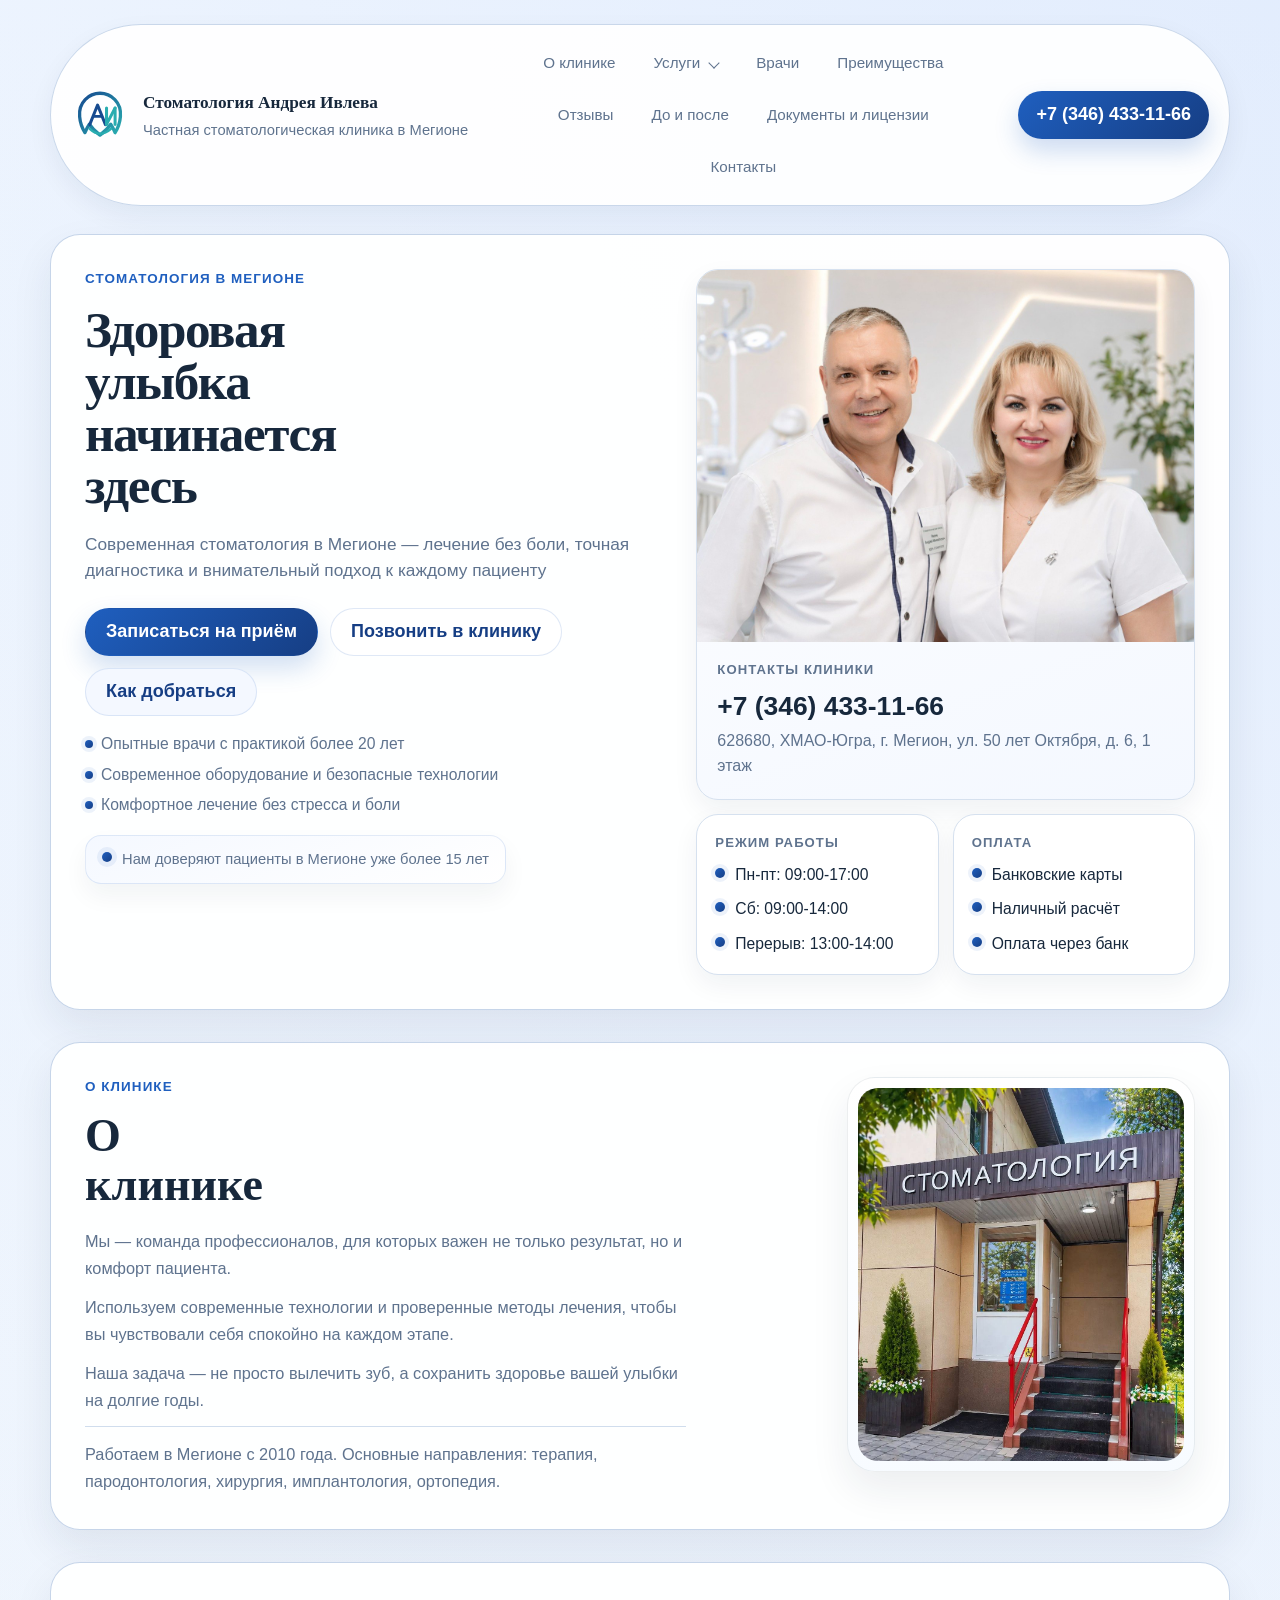
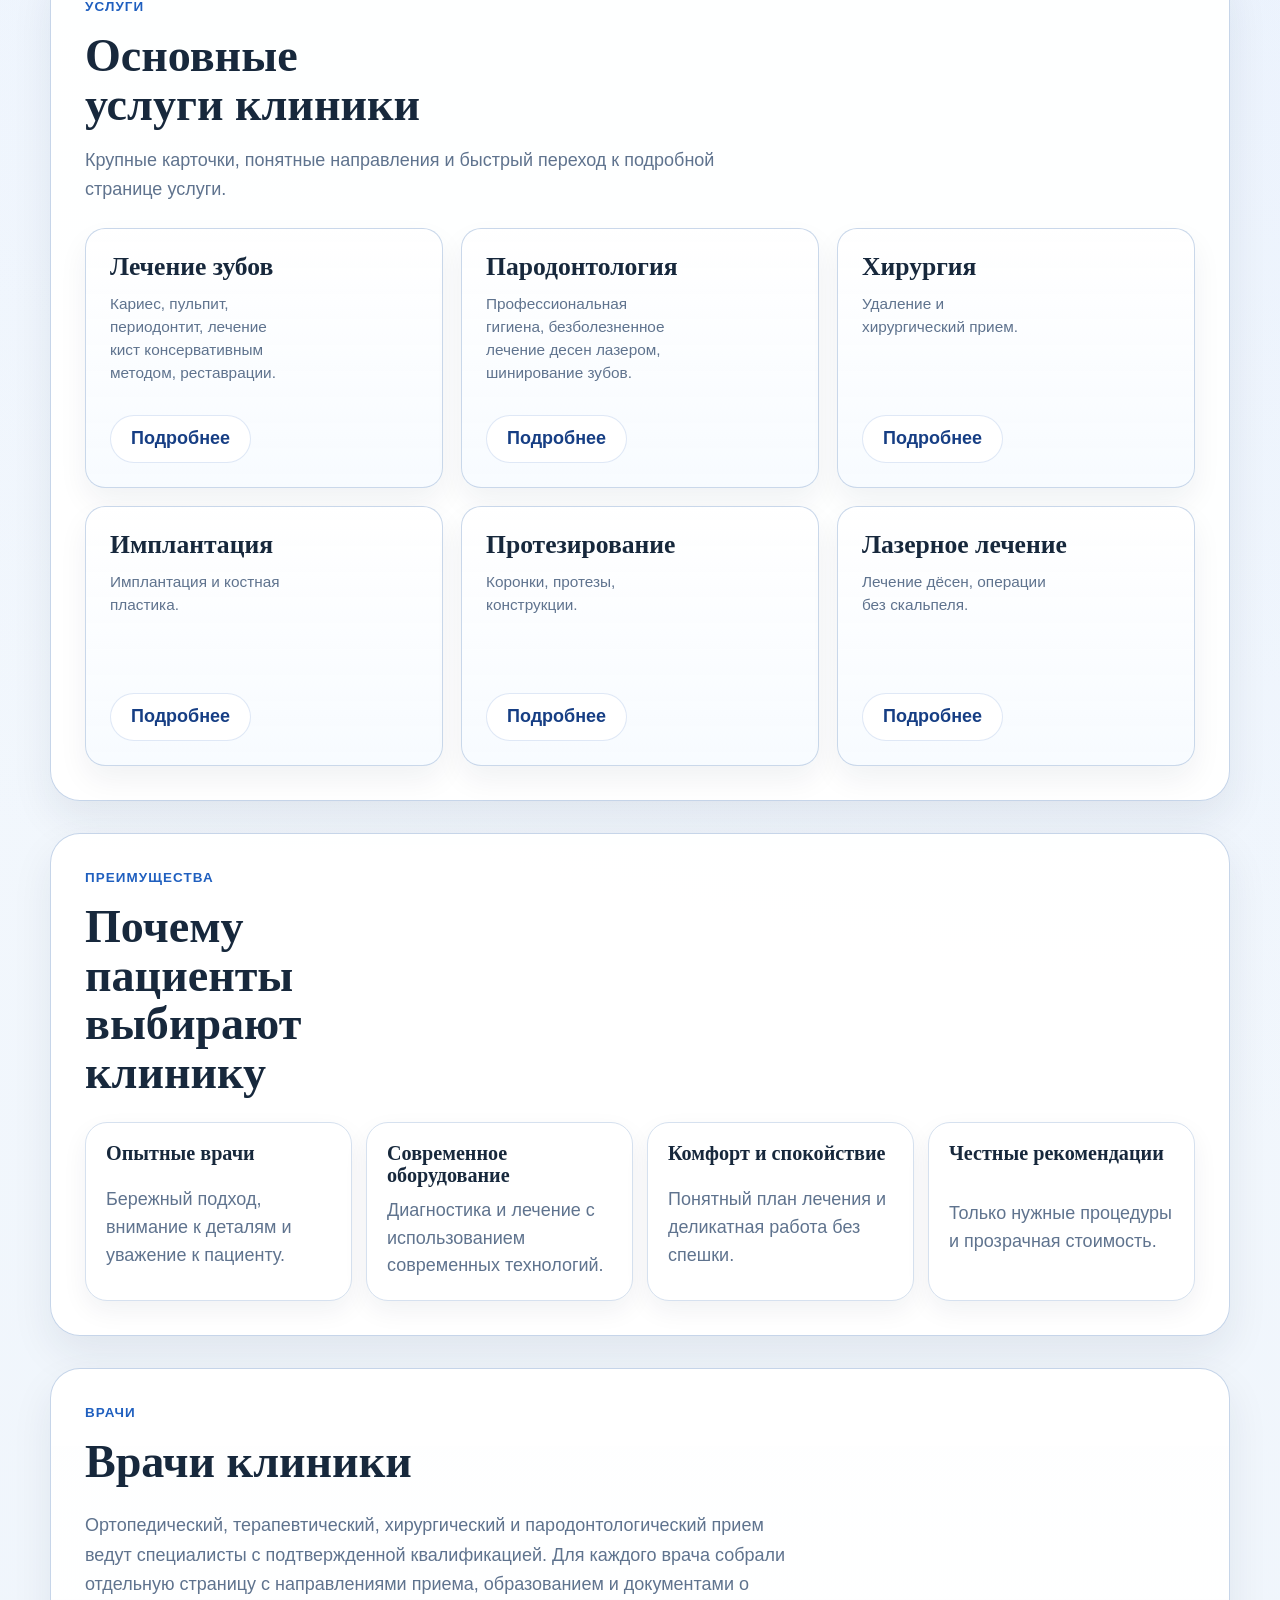
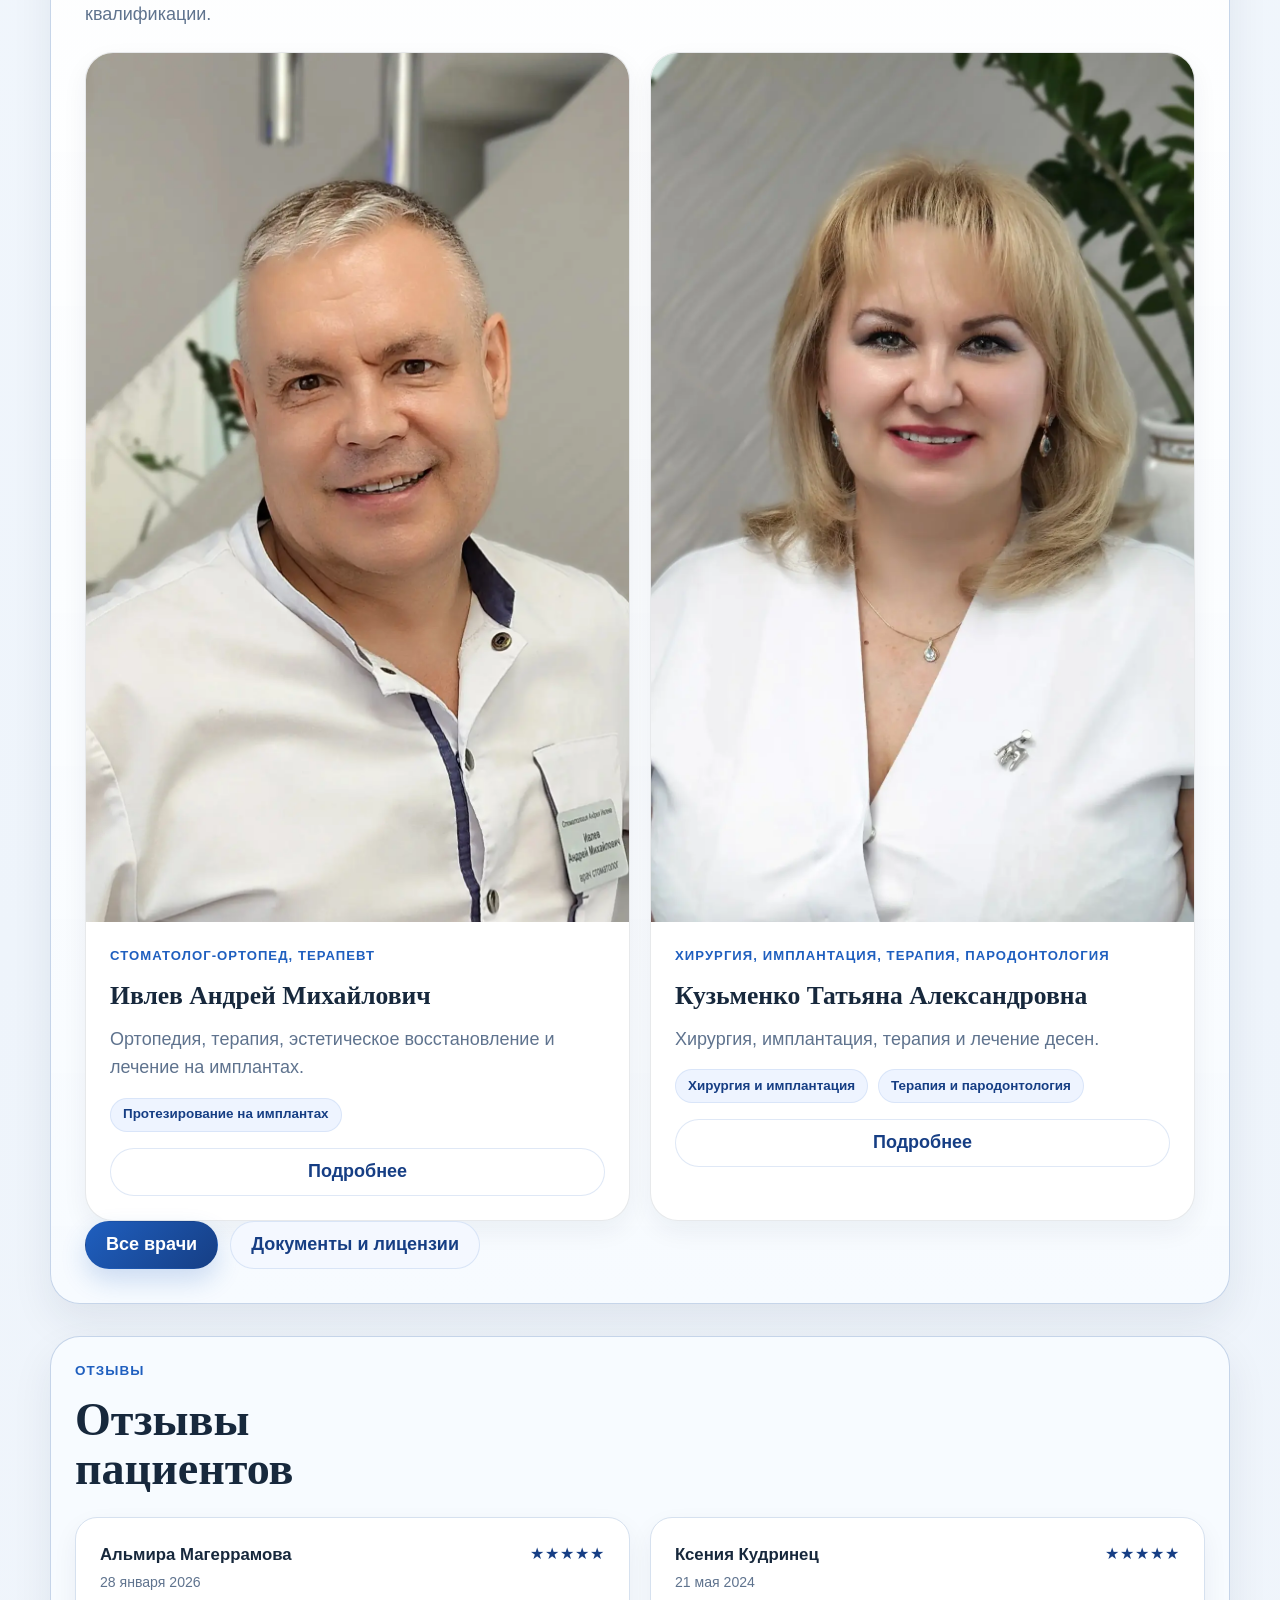
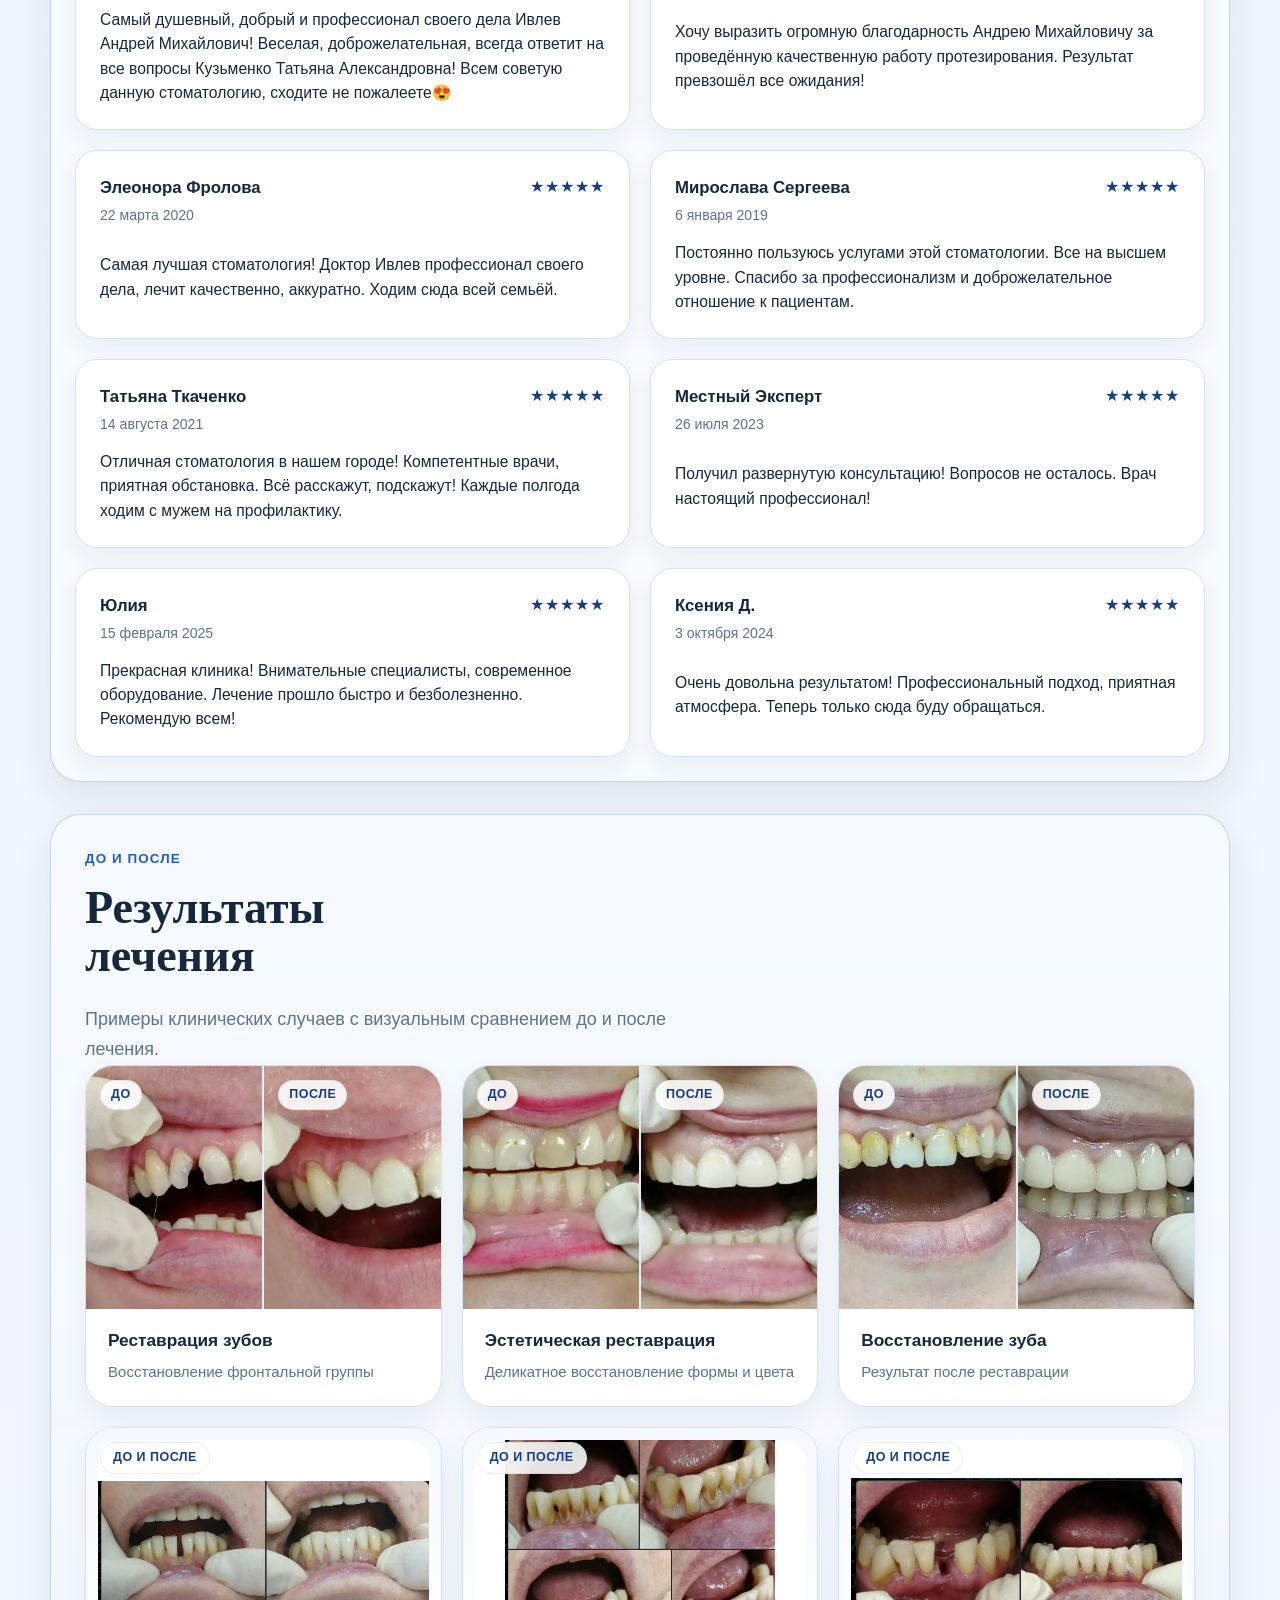
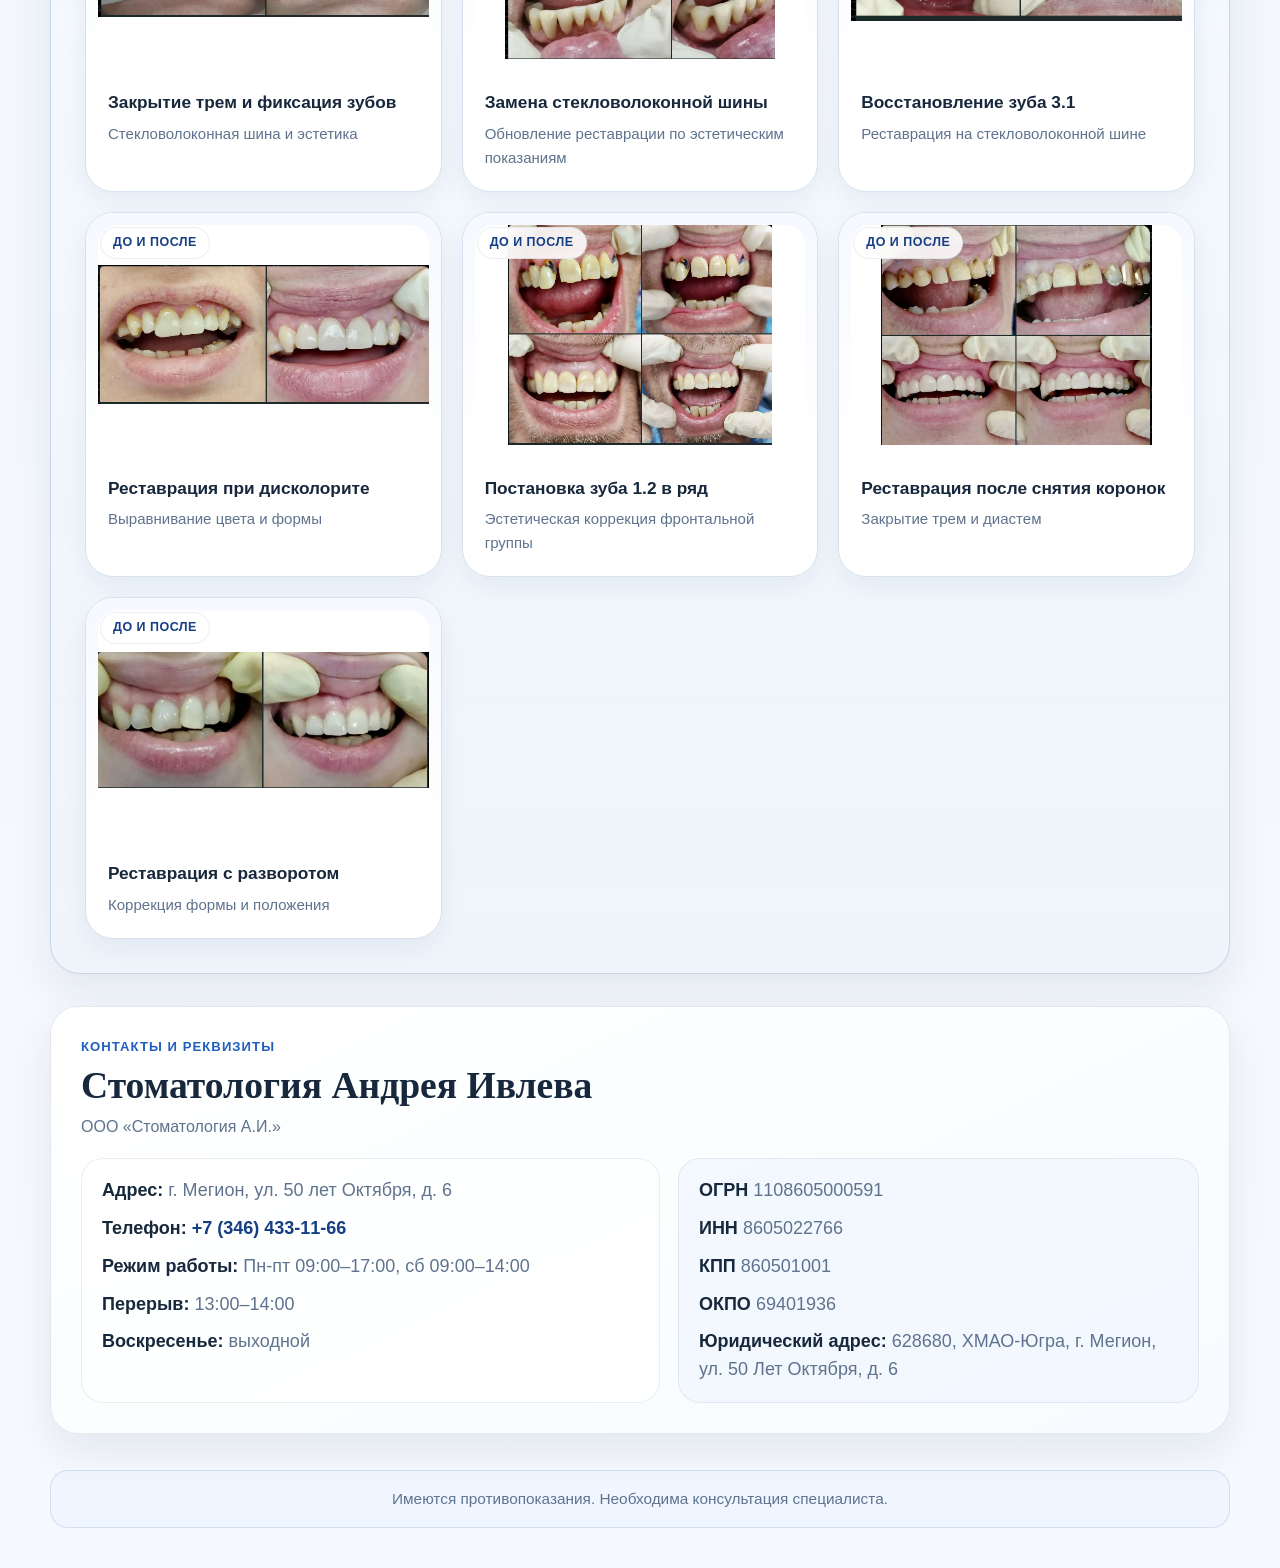
==== commit 2a487533: "Add files via upload" ====
--- a/index.html
+++ b/index.html
@@ -55,7 +55,7 @@
             <a class="button button-ghost" target="_blank" rel="noopener noreferrer" href="https://yandex.ru/maps/?rtext=~628680,%20%D0%A5%D0%9C%D0%90%D0%9E-%D0%AE%D0%B3%D1%80%D0%B0,%20%D0%9C%D0%B5%D0%B3%D0%B8%D0%BE%D0%BD,%20%D1%83%D0%BB.%2050%20%D0%BB%D0%B5%D1%82%20%D0%9E%D0%BA%D1%82%D1%8F%D0%B1%D1%80%D1%8F,%206&rtt=auto">Как добраться</a>
           </div>
           <ul class="hero-bullets">
-            <li>Опытные врачи с практикой от 15 лет</li>
+            <li>Опытные врачи с практикой более 20 лет</li>
             <li>Современное оборудование и безопасные технологии</li>
             <li>Комфортное лечение без стресса и боли</li>
           </ul>
@@ -377,5 +377,3 @@
 
 
 
-
-
